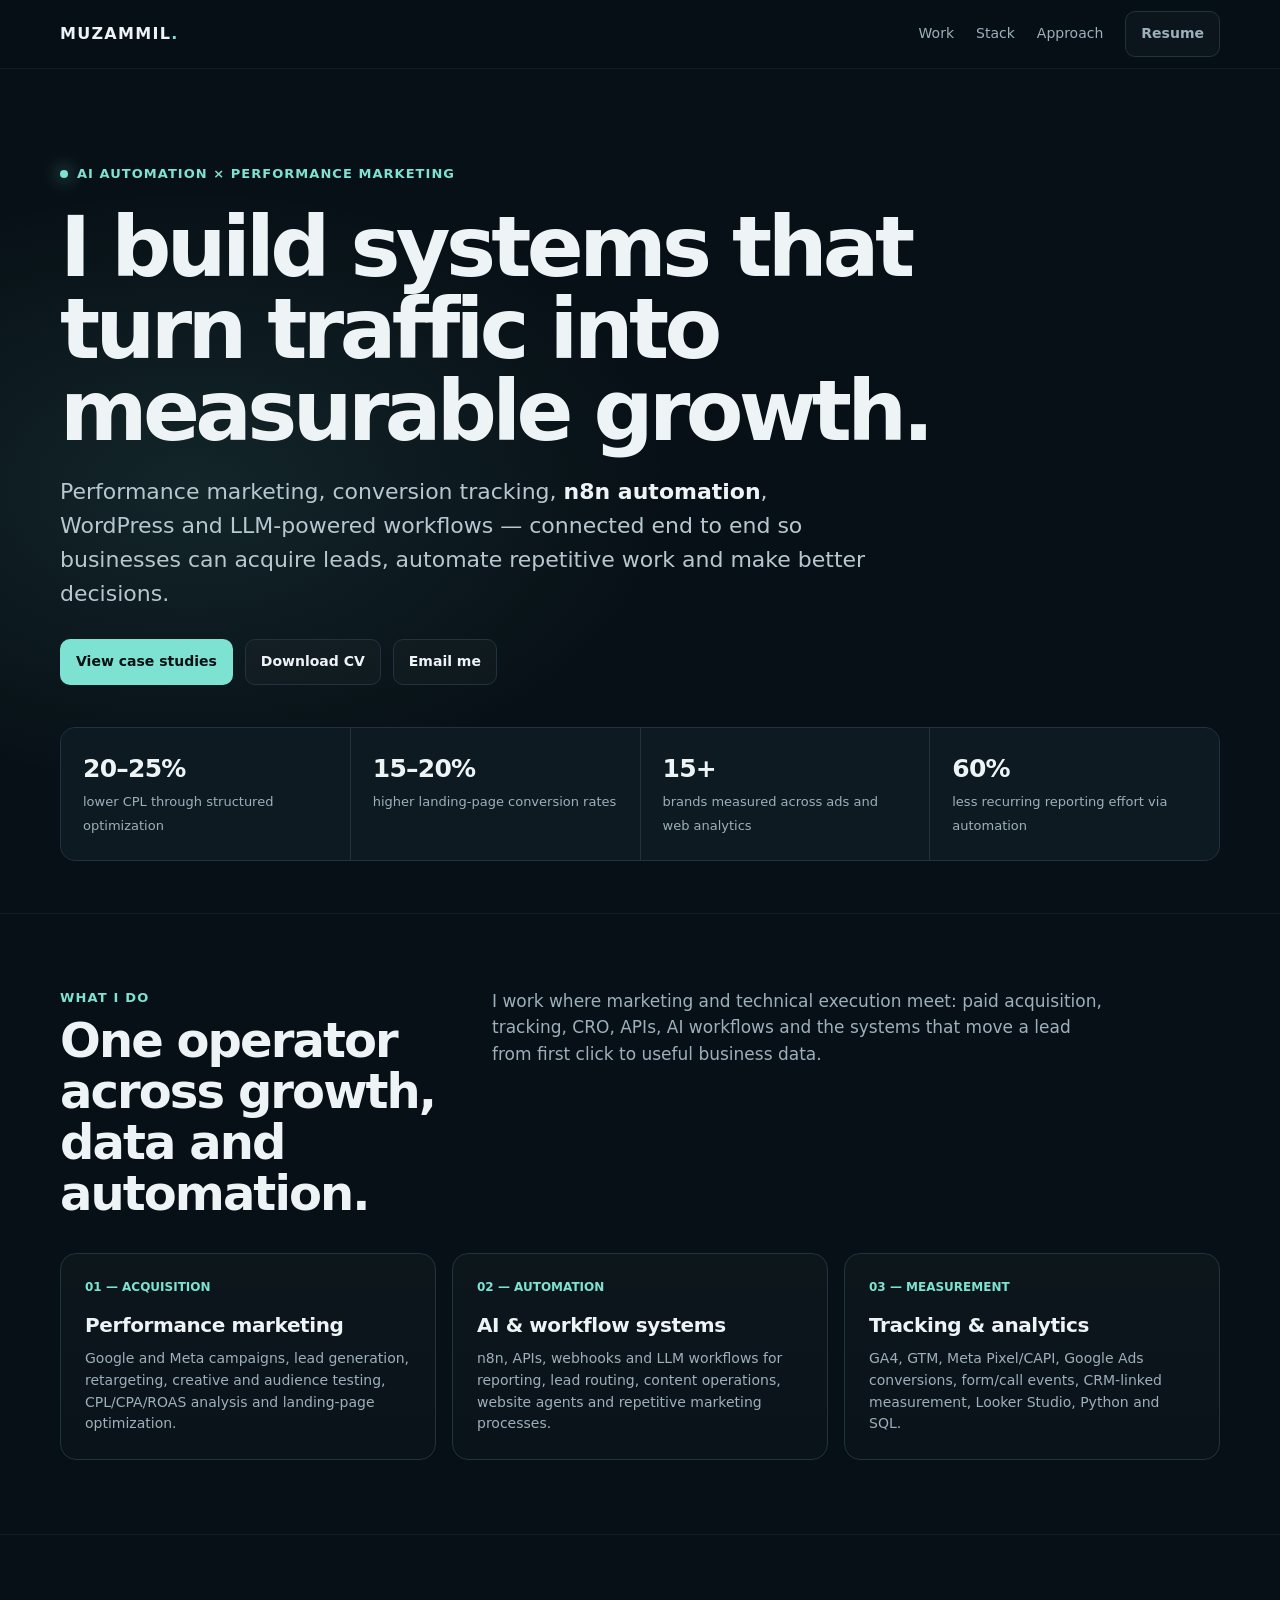
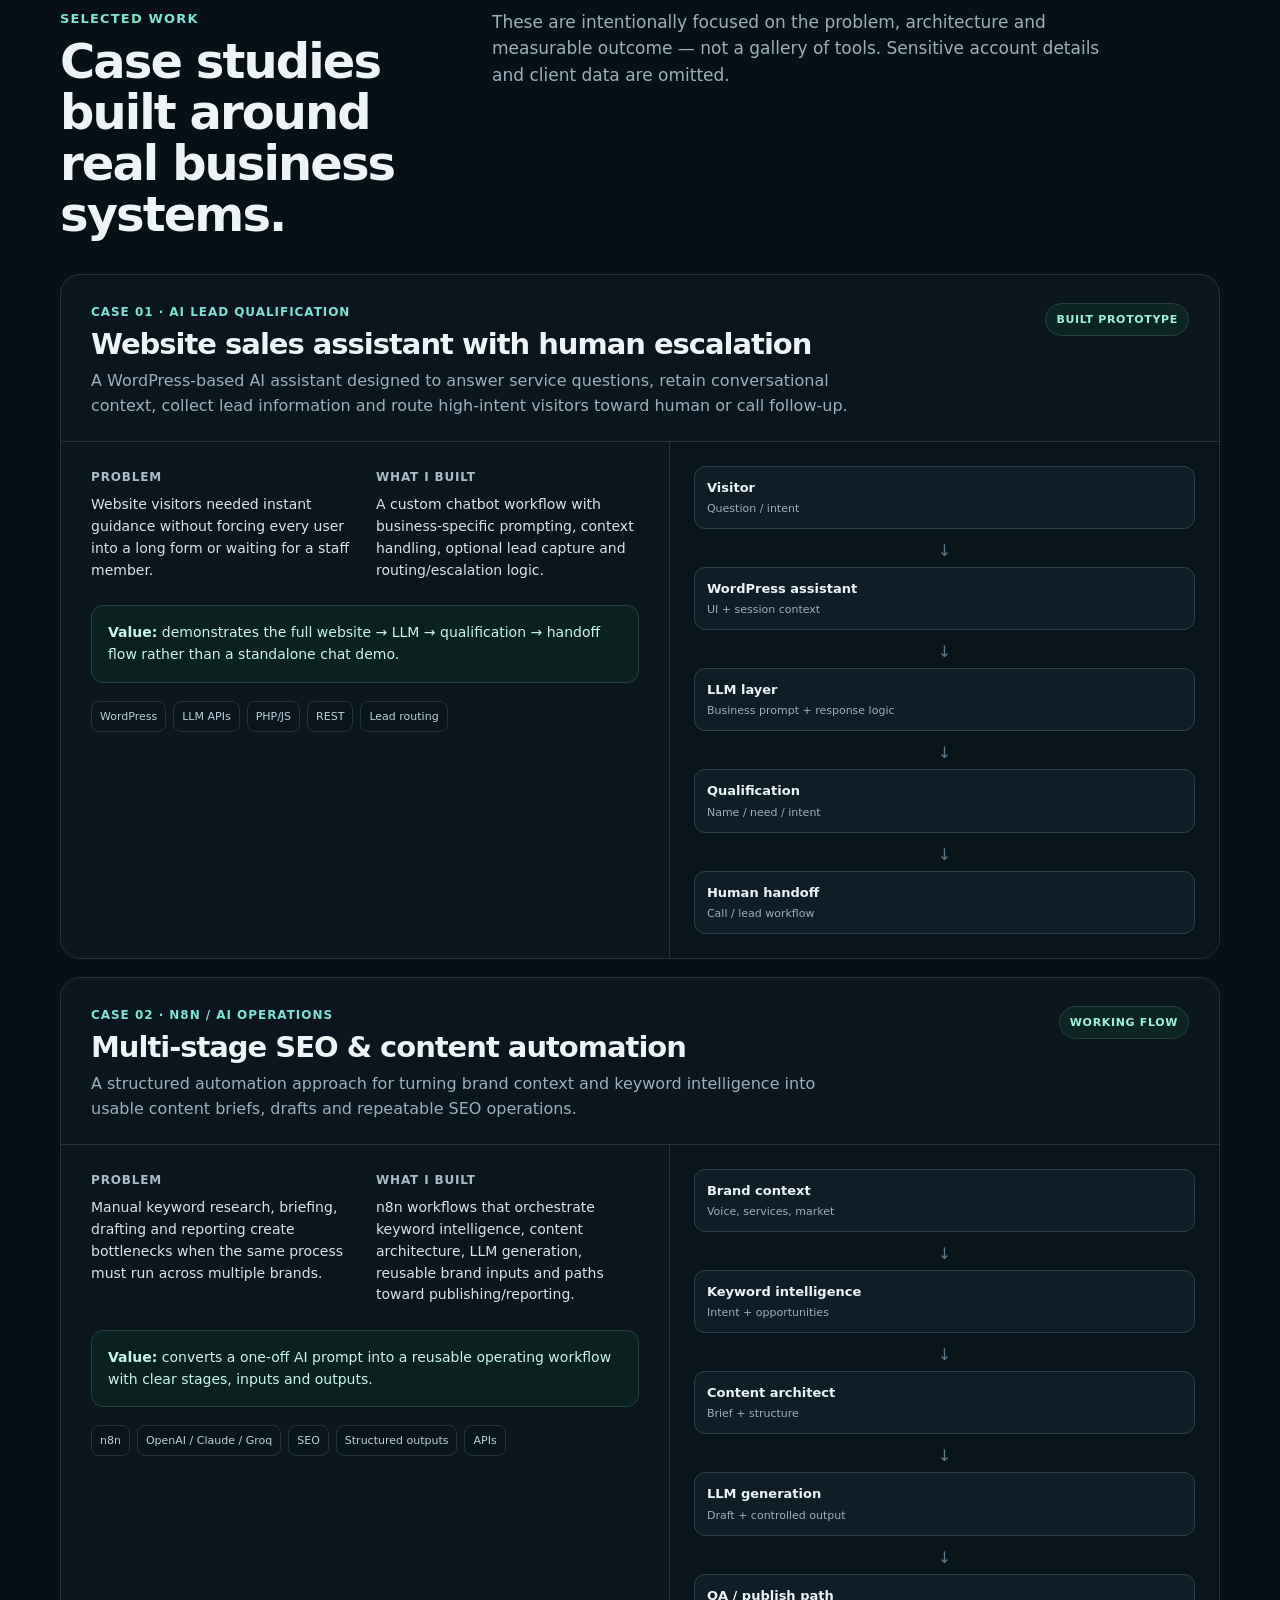
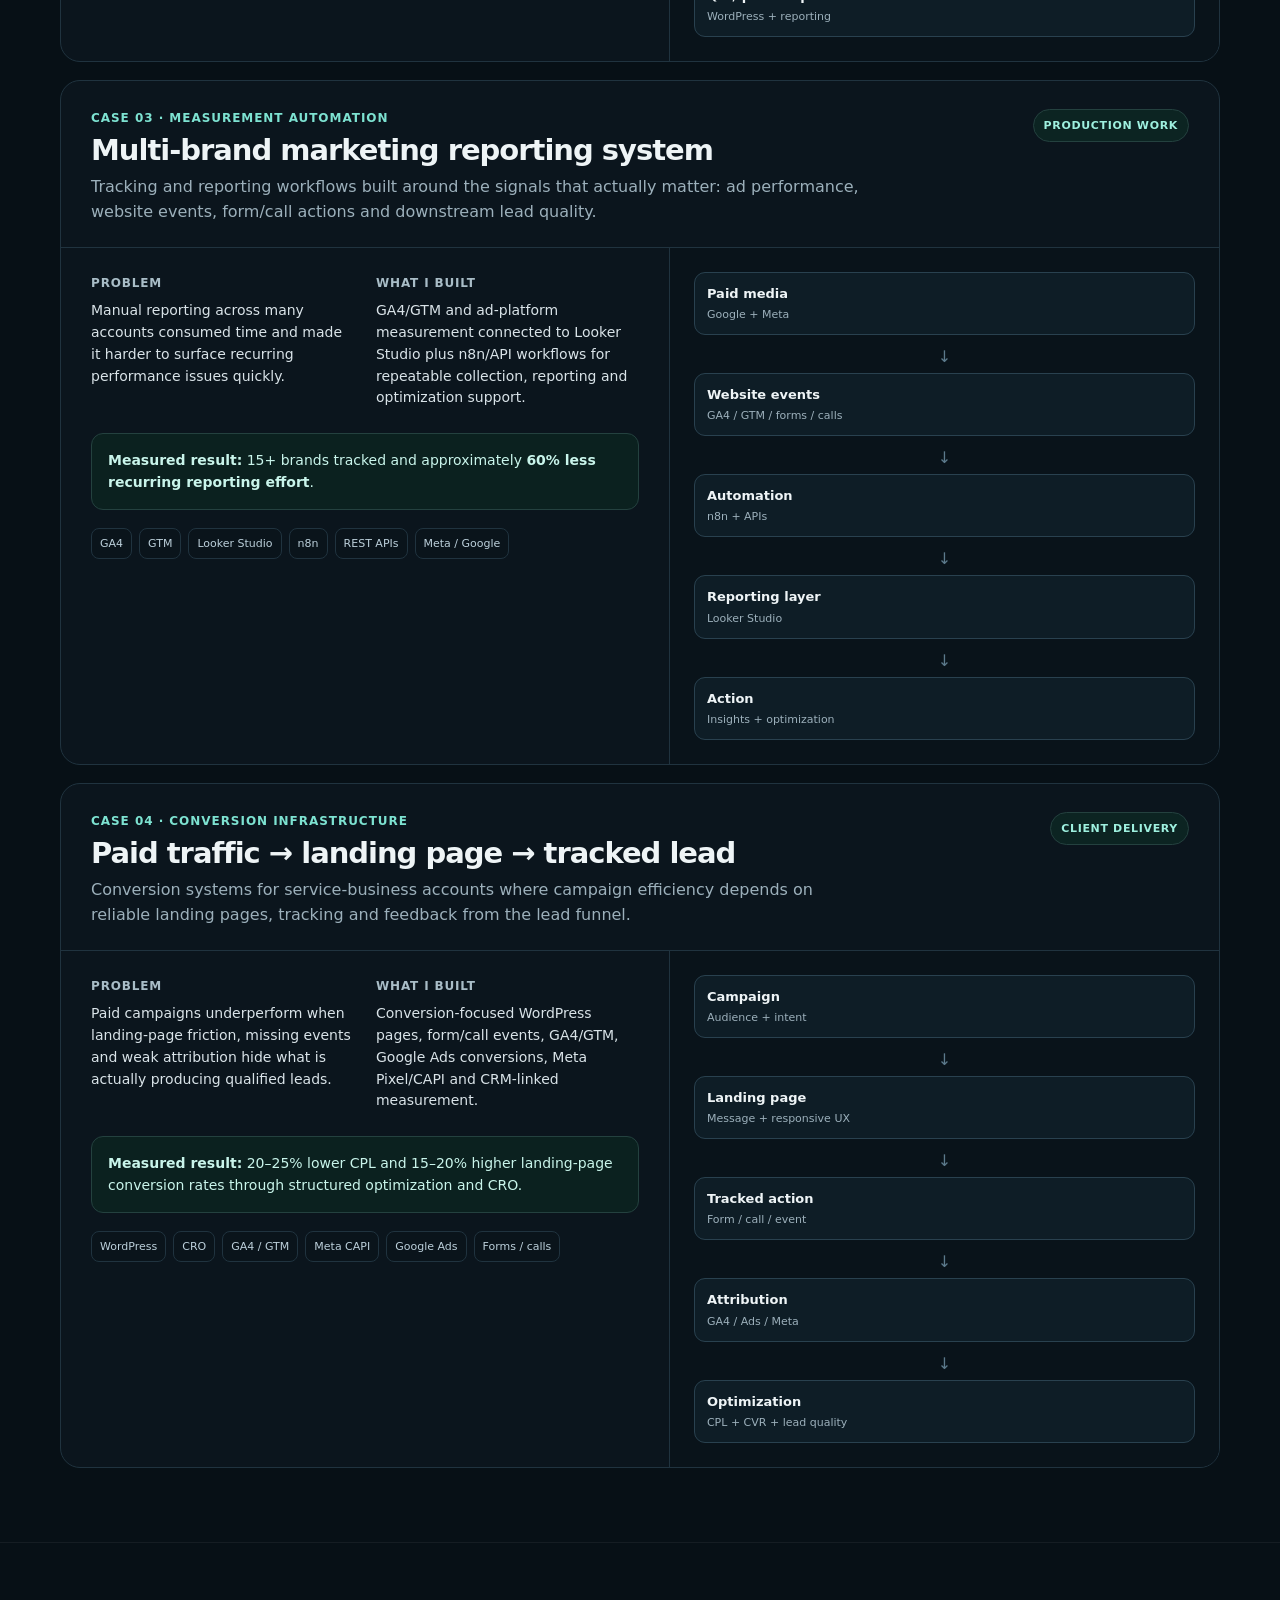
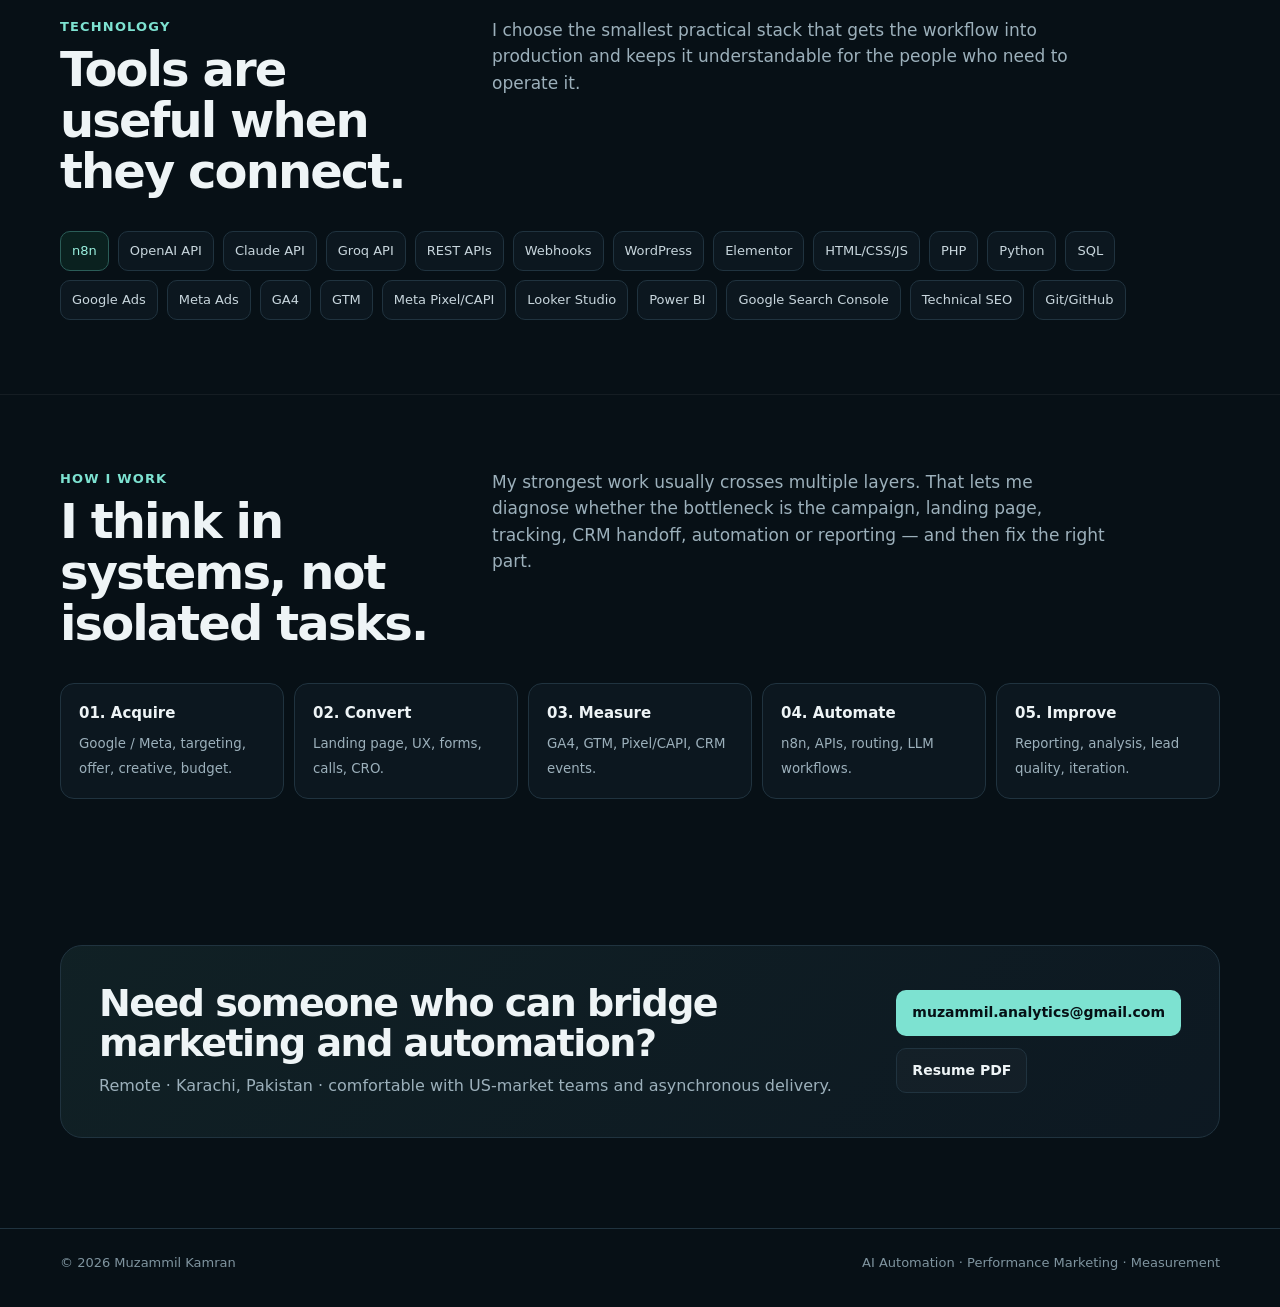
==== index.html @ 0275d1c6 "Add files via upload" ====
<!doctype html>
<html lang="en">
<head>
  <meta charset="utf-8" />
  <meta name="viewport" content="width=device-width, initial-scale=1" />
  <title>Muzammil Kamran — AI Automation & Performance Marketing</title>
  <meta name="description" content="Portfolio of Muzammil Kamran — AI automation, n8n workflows, performance marketing, analytics, WordPress, LLM APIs and conversion systems." />
  <link rel="icon" href="assets/favicon.svg" type="image/svg+xml" />
  <style>
    :root{--bg:#071016;--panel:#0c171f;--panel2:#0f1d27;--text:#eef4f6;--muted:#9cb0bb;--line:#20333f;--accent:#7de2d1;--accent2:#7bb7ff;--soft:#132630;--max:1160px}
    *{box-sizing:border-box} html{scroll-behavior:smooth} body{margin:0;background:radial-gradient(1200px 600px at 78% -10%,rgba(123,183,255,.13),transparent 65%),radial-gradient(800px 500px at 15% 8%,rgba(125,226,209,.10),transparent 60%),var(--bg);color:var(--text);font-family:Inter,ui-sans-serif,system-ui,-apple-system,BlinkMacSystemFont,"Segoe UI",sans-serif;line-height:1.55}
    a{color:inherit;text-decoration:none}.wrap{width:min(var(--max),calc(100% - 40px));margin:auto}.top{position:sticky;top:0;z-index:10;background:rgba(7,16,22,.82);backdrop-filter:blur(16px);border-bottom:1px solid rgba(255,255,255,.06)}
    nav{height:68px;display:flex;align-items:center;justify-content:space-between;gap:24px}.brand{font-weight:800;letter-spacing:.08em}.brand span{color:var(--accent)}.links{display:flex;gap:22px;align-items:center;color:var(--muted);font-size:14px}.links a:hover{color:var(--text)}
    .btn{display:inline-flex;align-items:center;justify-content:center;gap:8px;padding:11px 15px;border-radius:10px;border:1px solid var(--line);background:rgba(255,255,255,.025);font-weight:700;font-size:14px;transition:.2s}.btn:hover{transform:translateY(-1px);border-color:#3c5667}.btn.primary{background:var(--accent);color:#061015;border-color:transparent}
    .hero{padding:92px 0 52px}.eyebrow{display:inline-flex;align-items:center;gap:9px;font-size:13px;font-weight:800;color:var(--accent);letter-spacing:.08em;text-transform:uppercase}.dot{width:8px;height:8px;border-radius:50%;background:var(--accent);box-shadow:0 0 18px var(--accent)}
    h1{font-size:clamp(48px,7vw,84px);line-height:.98;letter-spacing:-.055em;margin:20px 0 22px;max-width:980px}.hero p{font-size:clamp(18px,2vw,22px);max-width:820px;color:#b8c7cf;margin:0 0 28px}.hero strong{color:var(--text)}.actions{display:flex;gap:12px;flex-wrap:wrap}
    .proof{display:grid;grid-template-columns:repeat(4,1fr);gap:1px;background:var(--line);border:1px solid var(--line);border-radius:15px;overflow:hidden;margin:42px 0 0}.metric{background:rgba(11,24,32,.92);padding:22px}.metric b{font-size:25px;letter-spacing:-.03em;display:block}.metric span{color:var(--muted);font-size:13px}
    section{padding:74px 0;border-top:1px solid rgba(255,255,255,.055)}.section-head{display:grid;grid-template-columns:.7fr 1.3fr;gap:40px;margin-bottom:34px}.kicker{color:var(--accent);font-size:13px;text-transform:uppercase;letter-spacing:.09em;font-weight:800}.section-head h2{font-size:clamp(32px,4vw,48px);line-height:1.06;letter-spacing:-.04em;margin:7px 0 0}.section-head p{color:var(--muted);font-size:17px;margin:0;max-width:620px}
    .cap-grid{display:grid;grid-template-columns:repeat(3,1fr);gap:16px}.cap{padding:24px;border:1px solid var(--line);border-radius:16px;background:linear-gradient(180deg,rgba(255,255,255,.025),rgba(255,255,255,.012))}.cap .num{color:var(--accent);font-size:12px;font-weight:800}.cap h3{font-size:20px;margin:14px 0 7px;letter-spacing:-.02em}.cap p{color:var(--muted);margin:0;font-size:14px}
    .cases{display:grid;gap:18px}.case{border:1px solid var(--line);border-radius:20px;overflow:hidden;background:rgba(12,23,31,.86)}.case-top{padding:28px 30px 22px;display:flex;justify-content:space-between;gap:24px;align-items:flex-start}.case-id{font-size:12px;color:var(--accent);font-weight:800;text-transform:uppercase;letter-spacing:.08em}.case h3{font-size:29px;line-height:1.1;letter-spacing:-.035em;margin:8px 0}.case-sub{color:var(--muted);max-width:780px;margin:0}.status{white-space:nowrap;border:1px solid #24413f;background:#0c2422;color:#9ef0df;padding:7px 10px;border-radius:999px;font-size:11px;font-weight:800;text-transform:uppercase;letter-spacing:.06em}
    .case-body{border-top:1px solid var(--line);display:grid;grid-template-columns:1.05fr .95fr}.case-copy{padding:26px 30px}.mini{display:grid;grid-template-columns:1fr 1fr;gap:22px}.mini h4{font-size:12px;text-transform:uppercase;letter-spacing:.07em;color:#a9bdc7;margin:0 0 8px}.mini p{margin:0;color:#d9e3e8;font-size:14px}.impact{margin-top:24px;padding:16px;border:1px solid #24413f;background:#0b211f;border-radius:12px;color:#c9f5eb;font-size:14px}.tags{display:flex;flex-wrap:wrap;gap:7px;margin-top:18px}.tag{font-size:11px;color:#bcd0db;padding:6px 8px;border:1px solid var(--line);border-radius:8px;background:#0a141b}
    .flow{padding:24px;background:#09131a;border-left:1px solid var(--line);display:flex;align-items:center}.flow-inner{width:100%;display:grid;gap:10px}.node{border:1px solid #29414f;background:#0e1d26;border-radius:11px;padding:11px 12px;font-size:13px;font-weight:700}.node em{display:block;font-style:normal;color:var(--muted);font-weight:500;font-size:11px;margin-top:2px}.arrow{height:18px;display:grid;place-items:center;color:#5c7a8c}.arrow:before{content:"↓"}
    .stack{display:flex;flex-wrap:wrap;gap:9px}.stack span{border:1px solid var(--line);background:var(--panel);color:#c8d6dd;padding:9px 11px;border-radius:10px;font-size:13px}.stack span.hot{border-color:#2b5d58;color:#9af0df;background:#0a211f}
    .system{display:grid;grid-template-columns:repeat(5,1fr);gap:10px;align-items:stretch}.sys{border:1px solid var(--line);border-radius:14px;padding:18px;background:var(--panel);min-height:116px}.sys b{display:block;font-size:15px;margin-bottom:6px}.sys small{color:var(--muted)}.sys-arrow{display:none}
    .cta{padding:72px 0 90px}.cta-card{border:1px solid var(--line);border-radius:22px;padding:38px;background:linear-gradient(135deg,rgba(125,226,209,.08),rgba(123,183,255,.05));display:flex;justify-content:space-between;align-items:center;gap:30px}.cta h2{font-size:38px;line-height:1.05;letter-spacing:-.04em;margin:0 0 10px}.cta p{color:var(--muted);margin:0}.foot{border-top:1px solid var(--line);padding:24px 0 34px;color:#7f949f;font-size:13px}.foot .wrap{display:flex;justify-content:space-between;gap:20px;flex-wrap:wrap}
    .reveal{opacity:0;transform:translateY(12px);transition:.55s ease}.reveal.on{opacity:1;transform:none}
    @media(max-width:900px){.links a:not(.btn){display:none}.hero{padding-top:68px}.proof{grid-template-columns:1fr 1fr}.section-head{grid-template-columns:1fr;gap:14px}.cap-grid{grid-template-columns:1fr}.case-body{grid-template-columns:1fr}.flow{border-left:0;border-top:1px solid var(--line)}.system{grid-template-columns:1fr 1fr}.cta-card{align-items:flex-start;flex-direction:column}}
    @media(max-width:560px){.wrap{width:min(var(--max),calc(100% - 26px))}nav{height:62px}.hero{padding:54px 0 34px}h1{font-size:48px}.proof{grid-template-columns:1fr}.case-top{padding:22px;flex-direction:column}.case-copy,.flow{padding:22px}.mini{grid-template-columns:1fr}.system{grid-template-columns:1fr}.cta h2{font-size:32px}}
  </style>
</head>
<body>
  <header class="top"><div class="wrap"><nav><a class="brand" href="#top">MUZAMMIL<span>.</span></a><div class="links"><a href="#work">Work</a><a href="#stack">Stack</a><a href="#about">Approach</a><a class="btn" href="assets/Muzammil_Kamran_Resume.pdf" target="_blank" rel="noopener">Resume</a></div></nav></div></header>
  <main id="top">
    <div class="wrap hero">
      <div class="eyebrow"><span class="dot"></span> AI Automation × Performance Marketing</div>
      <h1>I build systems that turn traffic into measurable growth.</h1>
      <p>Performance marketing, conversion tracking, <strong>n8n automation</strong>, WordPress and LLM-powered workflows — connected end to end so businesses can acquire leads, automate repetitive work and make better decisions.</p>
      <div class="actions"><a class="btn primary" href="#work">View case studies</a><a class="btn" href="assets/Muzammil_Kamran_Resume.pdf" target="_blank" rel="noopener">Download CV</a><a class="btn" href="mailto:muzammil.analytics@gmail.com">Email me</a></div>
      <div class="proof reveal">
        <div class="metric"><b>20–25%</b><span>lower CPL through structured optimization</span></div>
        <div class="metric"><b>15–20%</b><span>higher landing-page conversion rates</span></div>
        <div class="metric"><b>15+</b><span>brands measured across ads and web analytics</span></div>
        <div class="metric"><b>60%</b><span>less recurring reporting effort via automation</span></div>
      </div>
    </div>

    <section><div class="wrap">
      <div class="section-head reveal"><div><div class="kicker">What I do</div><h2>One operator across growth, data and automation.</h2></div><p>I work where marketing and technical execution meet: paid acquisition, tracking, CRO, APIs, AI workflows and the systems that move a lead from first click to useful business data.</p></div>
      <div class="cap-grid">
        <article class="cap reveal"><div class="num">01 — ACQUISITION</div><h3>Performance marketing</h3><p>Google and Meta campaigns, lead generation, retargeting, creative and audience testing, CPL/CPA/ROAS analysis and landing-page optimization.</p></article>
        <article class="cap reveal"><div class="num">02 — AUTOMATION</div><h3>AI & workflow systems</h3><p>n8n, APIs, webhooks and LLM workflows for reporting, lead routing, content operations, website agents and repetitive marketing processes.</p></article>
        <article class="cap reveal"><div class="num">03 — MEASUREMENT</div><h3>Tracking & analytics</h3><p>GA4, GTM, Meta Pixel/CAPI, Google Ads conversions, form/call events, CRM-linked measurement, Looker Studio, Python and SQL.</p></article>
      </div>
    </div></section>

    <section id="work"><div class="wrap">
      <div class="section-head reveal"><div><div class="kicker">Selected work</div><h2>Case studies built around real business systems.</h2></div><p>These are intentionally focused on the problem, architecture and measurable outcome — not a gallery of tools. Sensitive account details and client data are omitted.</p></div>
      <div class="cases">
        <article class="case reveal">
          <div class="case-top"><div><div class="case-id">Case 01 · AI lead qualification</div><h3>Website sales assistant with human escalation</h3><p class="case-sub">A WordPress-based AI assistant designed to answer service questions, retain conversational context, collect lead information and route high-intent visitors toward human or call follow-up.</p></div><span class="status">Built prototype</span></div>
          <div class="case-body"><div class="case-copy"><div class="mini"><div><h4>Problem</h4><p>Website visitors needed instant guidance without forcing every user into a long form or waiting for a staff member.</p></div><div><h4>What I built</h4><p>A custom chatbot workflow with business-specific prompting, context handling, optional lead capture and routing/escalation logic.</p></div></div><div class="impact"><strong>Value:</strong> demonstrates the full website → LLM → qualification → handoff flow rather than a standalone chat demo.</div><div class="tags"><span class="tag">WordPress</span><span class="tag">LLM APIs</span><span class="tag">PHP/JS</span><span class="tag">REST</span><span class="tag">Lead routing</span></div></div>
          <div class="flow"><div class="flow-inner"><div class="node">Visitor<em>Question / intent</em></div><div class="arrow"></div><div class="node">WordPress assistant<em>UI + session context</em></div><div class="arrow"></div><div class="node">LLM layer<em>Business prompt + response logic</em></div><div class="arrow"></div><div class="node">Qualification<em>Name / need / intent</em></div><div class="arrow"></div><div class="node">Human handoff<em>Call / lead workflow</em></div></div></div></div>
        </article>

        <article class="case reveal">
          <div class="case-top"><div><div class="case-id">Case 02 · n8n / AI operations</div><h3>Multi-stage SEO & content automation</h3><p class="case-sub">A structured automation approach for turning brand context and keyword intelligence into usable content briefs, drafts and repeatable SEO operations.</p></div><span class="status">Working flow</span></div>
          <div class="case-body"><div class="case-copy"><div class="mini"><div><h4>Problem</h4><p>Manual keyword research, briefing, drafting and reporting create bottlenecks when the same process must run across multiple brands.</p></div><div><h4>What I built</h4><p>n8n workflows that orchestrate keyword intelligence, content architecture, LLM generation, reusable brand inputs and paths toward publishing/reporting.</p></div></div><div class="impact"><strong>Value:</strong> converts a one-off AI prompt into a reusable operating workflow with clear stages, inputs and outputs.</div><div class="tags"><span class="tag">n8n</span><span class="tag">OpenAI / Claude / Groq</span><span class="tag">SEO</span><span class="tag">Structured outputs</span><span class="tag">APIs</span></div></div>
          <div class="flow"><div class="flow-inner"><div class="node">Brand context<em>Voice, services, market</em></div><div class="arrow"></div><div class="node">Keyword intelligence<em>Intent + opportunities</em></div><div class="arrow"></div><div class="node">Content architect<em>Brief + structure</em></div><div class="arrow"></div><div class="node">LLM generation<em>Draft + controlled output</em></div><div class="arrow"></div><div class="node">QA / publish path<em>WordPress + reporting</em></div></div></div></div>
        </article>

        <article class="case reveal">
          <div class="case-top"><div><div class="case-id">Case 03 · Measurement automation</div><h3>Multi-brand marketing reporting system</h3><p class="case-sub">Tracking and reporting workflows built around the signals that actually matter: ad performance, website events, form/call actions and downstream lead quality.</p></div><span class="status">Production work</span></div>
          <div class="case-body"><div class="case-copy"><div class="mini"><div><h4>Problem</h4><p>Manual reporting across many accounts consumed time and made it harder to surface recurring performance issues quickly.</p></div><div><h4>What I built</h4><p>GA4/GTM and ad-platform measurement connected to Looker Studio plus n8n/API workflows for repeatable collection, reporting and optimization support.</p></div></div><div class="impact"><strong>Measured result:</strong> 15+ brands tracked and approximately <strong>60% less recurring reporting effort</strong>.</div><div class="tags"><span class="tag">GA4</span><span class="tag">GTM</span><span class="tag">Looker Studio</span><span class="tag">n8n</span><span class="tag">REST APIs</span><span class="tag">Meta / Google</span></div></div>
          <div class="flow"><div class="flow-inner"><div class="node">Paid media<em>Google + Meta</em></div><div class="arrow"></div><div class="node">Website events<em>GA4 / GTM / forms / calls</em></div><div class="arrow"></div><div class="node">Automation<em>n8n + APIs</em></div><div class="arrow"></div><div class="node">Reporting layer<em>Looker Studio</em></div><div class="arrow"></div><div class="node">Action<em>Insights + optimization</em></div></div></div></div>
        </article>

        <article class="case reveal">
          <div class="case-top"><div><div class="case-id">Case 04 · Conversion infrastructure</div><h3>Paid traffic → landing page → tracked lead</h3><p class="case-sub">Conversion systems for service-business accounts where campaign efficiency depends on reliable landing pages, tracking and feedback from the lead funnel.</p></div><span class="status">Client delivery</span></div>
          <div class="case-body"><div class="case-copy"><div class="mini"><div><h4>Problem</h4><p>Paid campaigns underperform when landing-page friction, missing events and weak attribution hide what is actually producing qualified leads.</p></div><div><h4>What I built</h4><p>Conversion-focused WordPress pages, form/call events, GA4/GTM, Google Ads conversions, Meta Pixel/CAPI and CRM-linked measurement.</p></div></div><div class="impact"><strong>Measured result:</strong> 20–25% lower CPL and 15–20% higher landing-page conversion rates through structured optimization and CRO.</div><div class="tags"><span class="tag">WordPress</span><span class="tag">CRO</span><span class="tag">GA4 / GTM</span><span class="tag">Meta CAPI</span><span class="tag">Google Ads</span><span class="tag">Forms / calls</span></div></div>
          <div class="flow"><div class="flow-inner"><div class="node">Campaign<em>Audience + intent</em></div><div class="arrow"></div><div class="node">Landing page<em>Message + responsive UX</em></div><div class="arrow"></div><div class="node">Tracked action<em>Form / call / event</em></div><div class="arrow"></div><div class="node">Attribution<em>GA4 / Ads / Meta</em></div><div class="arrow"></div><div class="node">Optimization<em>CPL + CVR + lead quality</em></div></div></div></div>
        </article>
      </div>
    </div></section>

    <section id="stack"><div class="wrap">
      <div class="section-head reveal"><div><div class="kicker">Technology</div><h2>Tools are useful when they connect.</h2></div><p>I choose the smallest practical stack that gets the workflow into production and keeps it understandable for the people who need to operate it.</p></div>
      <div class="stack reveal"><span class="hot">n8n</span><span>OpenAI API</span><span>Claude API</span><span>Groq API</span><span>REST APIs</span><span>Webhooks</span><span>WordPress</span><span>Elementor</span><span>HTML/CSS/JS</span><span>PHP</span><span>Python</span><span>SQL</span><span>Google Ads</span><span>Meta Ads</span><span>GA4</span><span>GTM</span><span>Meta Pixel/CAPI</span><span>Looker Studio</span><span>Power BI</span><span>Google Search Console</span><span>Technical SEO</span><span>Git/GitHub</span></div>
    </div></section>

    <section id="about"><div class="wrap">
      <div class="section-head reveal"><div><div class="kicker">How I work</div><h2>I think in systems, not isolated tasks.</h2></div><p>My strongest work usually crosses multiple layers. That lets me diagnose whether the bottleneck is the campaign, landing page, tracking, CRM handoff, automation or reporting — and then fix the right part.</p></div>
      <div class="system reveal"><div class="sys"><b>01. Acquire</b><small>Google / Meta, targeting, offer, creative, budget.</small></div><div class="sys"><b>02. Convert</b><small>Landing page, UX, forms, calls, CRO.</small></div><div class="sys"><b>03. Measure</b><small>GA4, GTM, Pixel/CAPI, CRM events.</small></div><div class="sys"><b>04. Automate</b><small>n8n, APIs, routing, LLM workflows.</small></div><div class="sys"><b>05. Improve</b><small>Reporting, analysis, lead quality, iteration.</small></div></div>
    </div></section>

    <div class="wrap cta"><div class="cta-card reveal"><div><h2>Need someone who can bridge marketing and automation?</h2><p>Remote · Karachi, Pakistan · comfortable with US-market teams and asynchronous delivery.</p></div><div class="actions"><a class="btn primary" href="mailto:muzammil.analytics@gmail.com">muzammil.analytics@gmail.com</a><a class="btn" href="assets/Muzammil_Kamran_Resume.pdf" target="_blank" rel="noopener">Resume PDF</a></div></div></div>
  </main>
  <footer class="foot"><div class="wrap"><span>© 2026 Muzammil Kamran</span><span>AI Automation · Performance Marketing · Measurement</span></div></footer>
  <script>
    const io=new IntersectionObserver(es=>es.forEach(e=>{if(e.isIntersecting){e.target.classList.add('on');io.unobserve(e.target)}}),{threshold:.08});
    document.querySelectorAll('.reveal').forEach(el=>io.observe(el));
  </script>
</body>
</html>
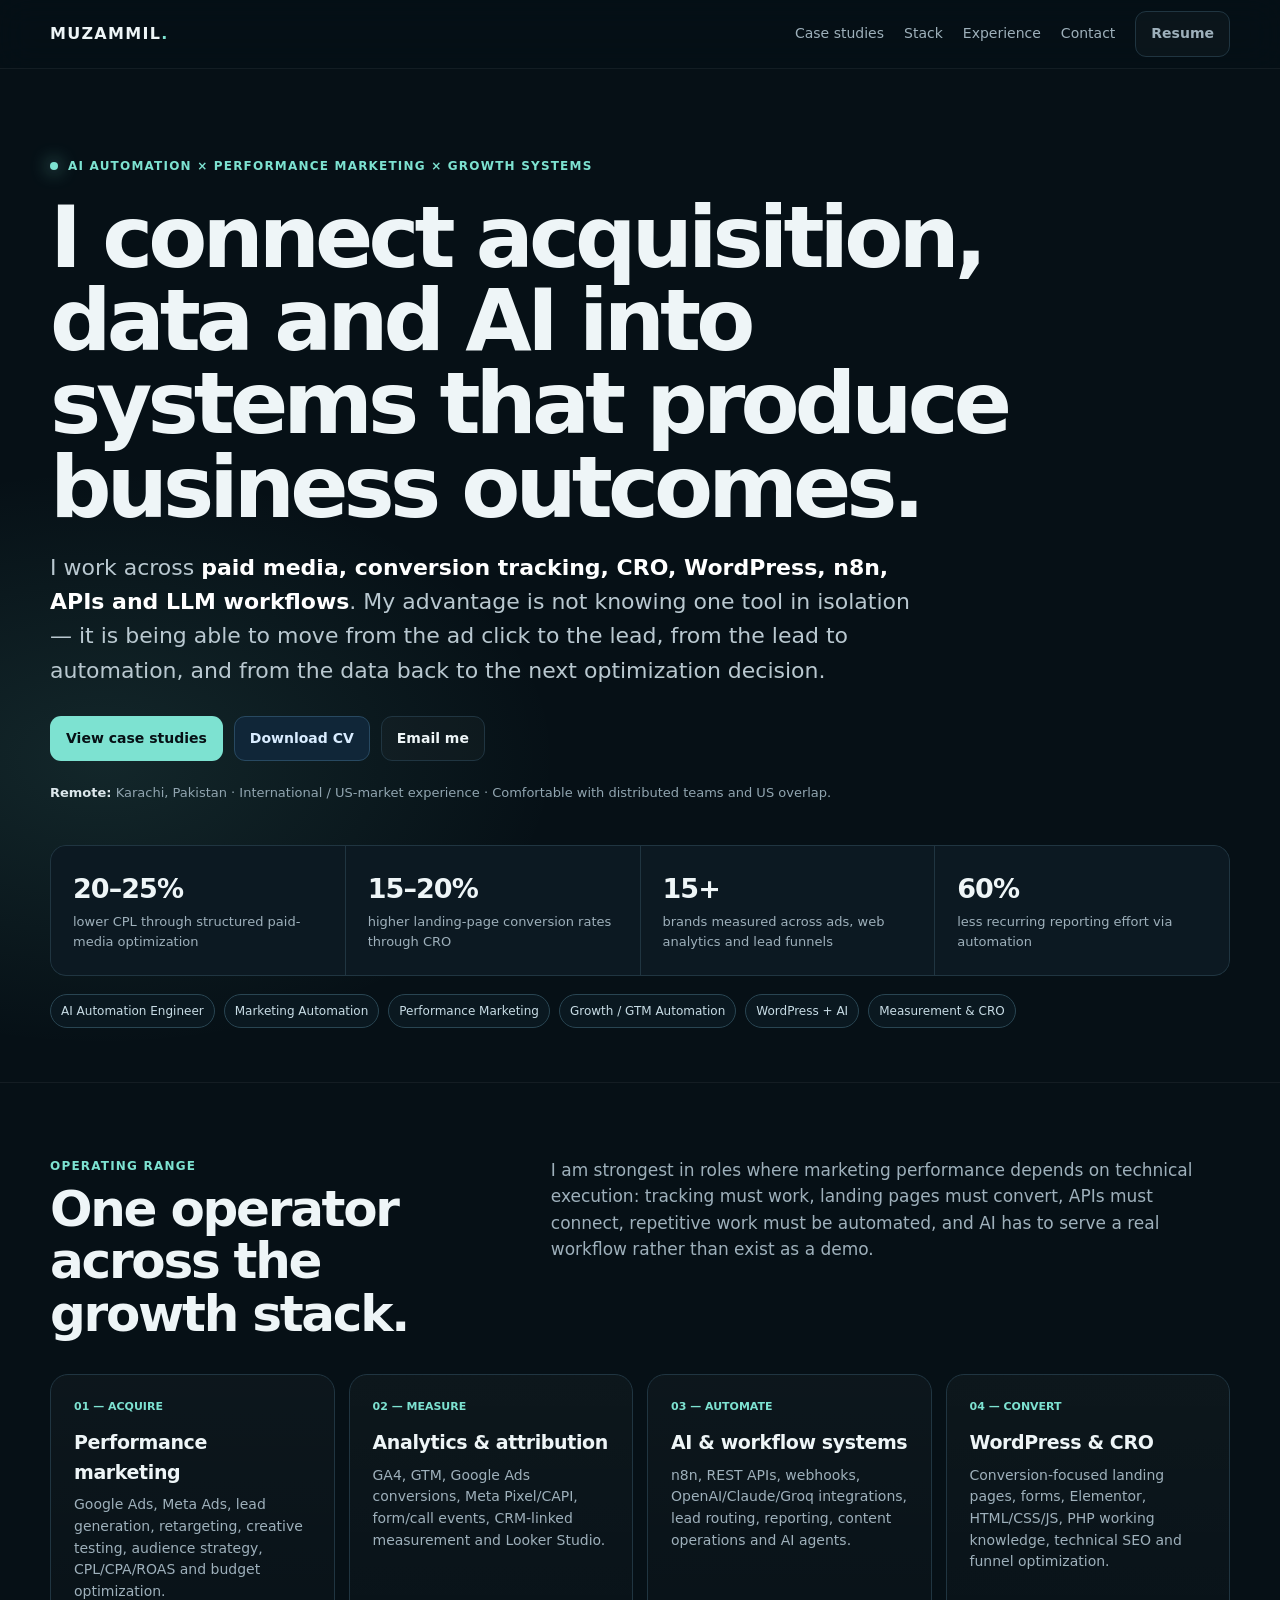
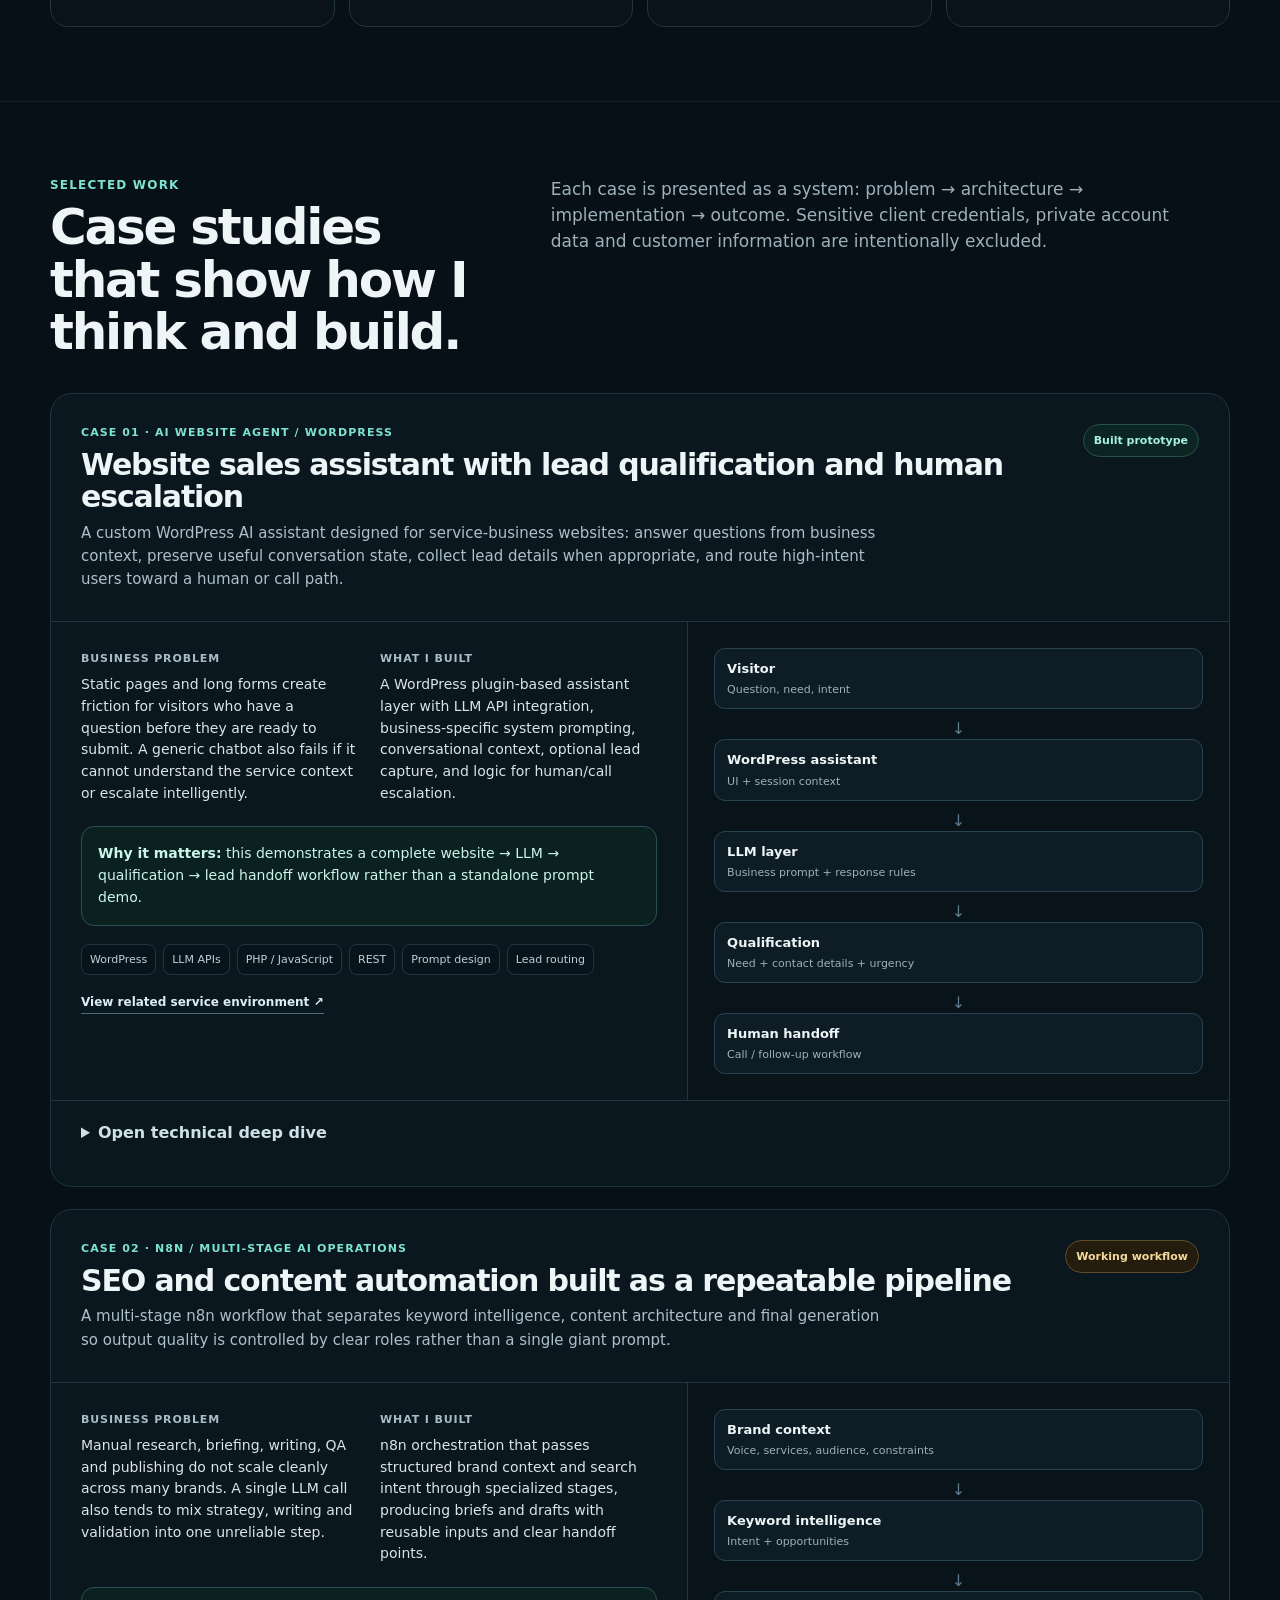
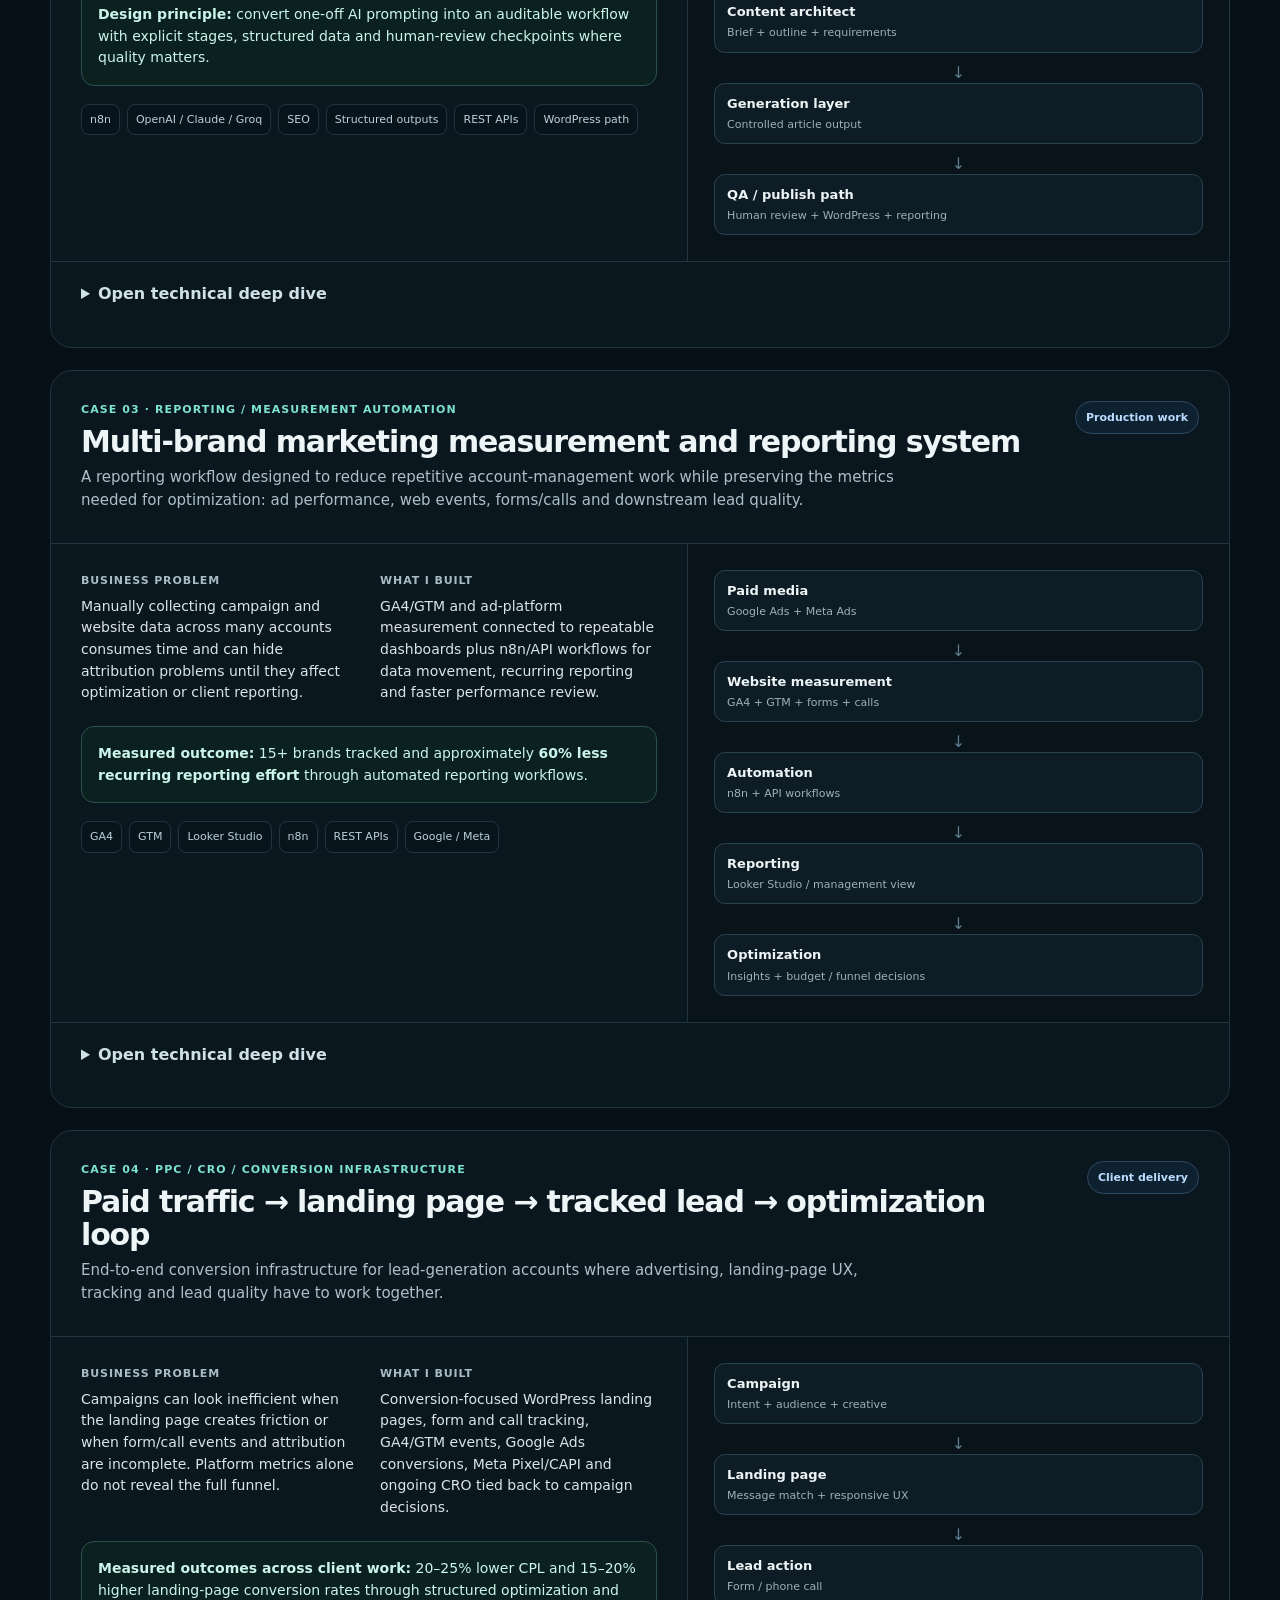
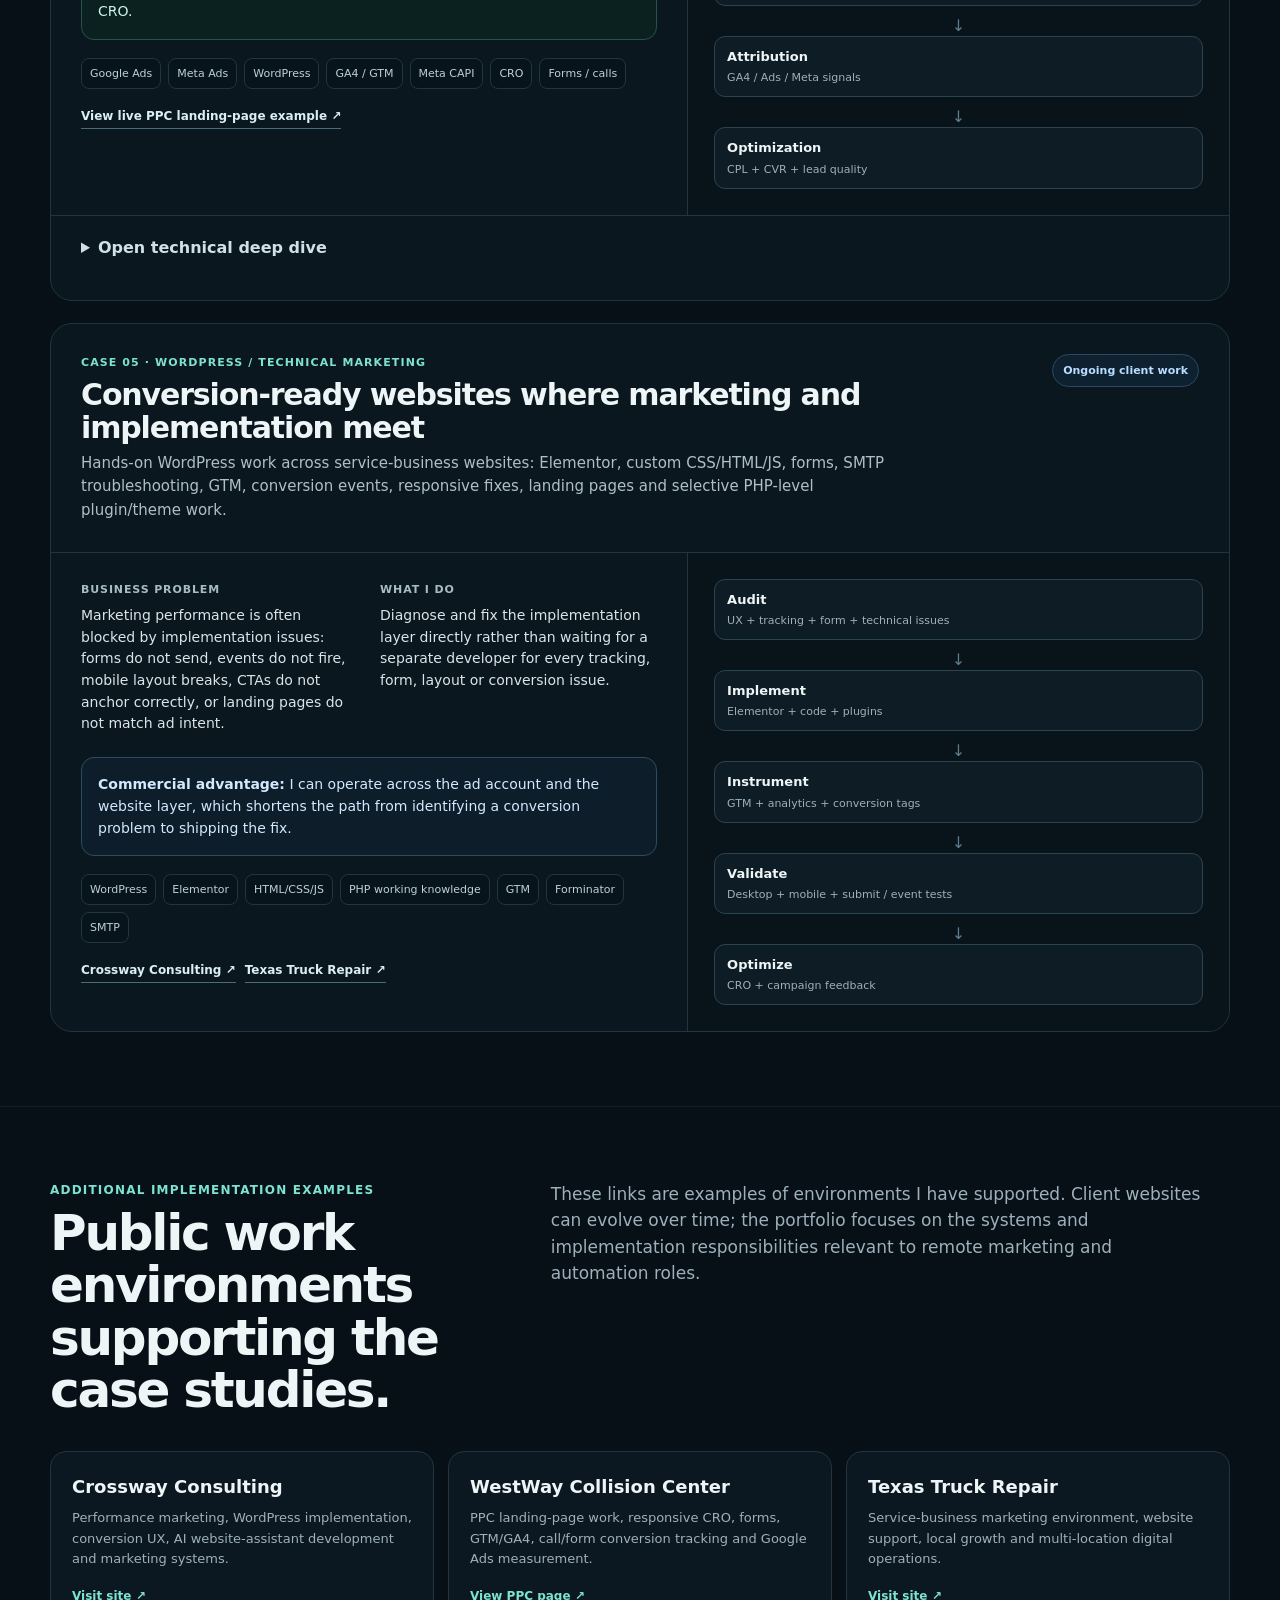
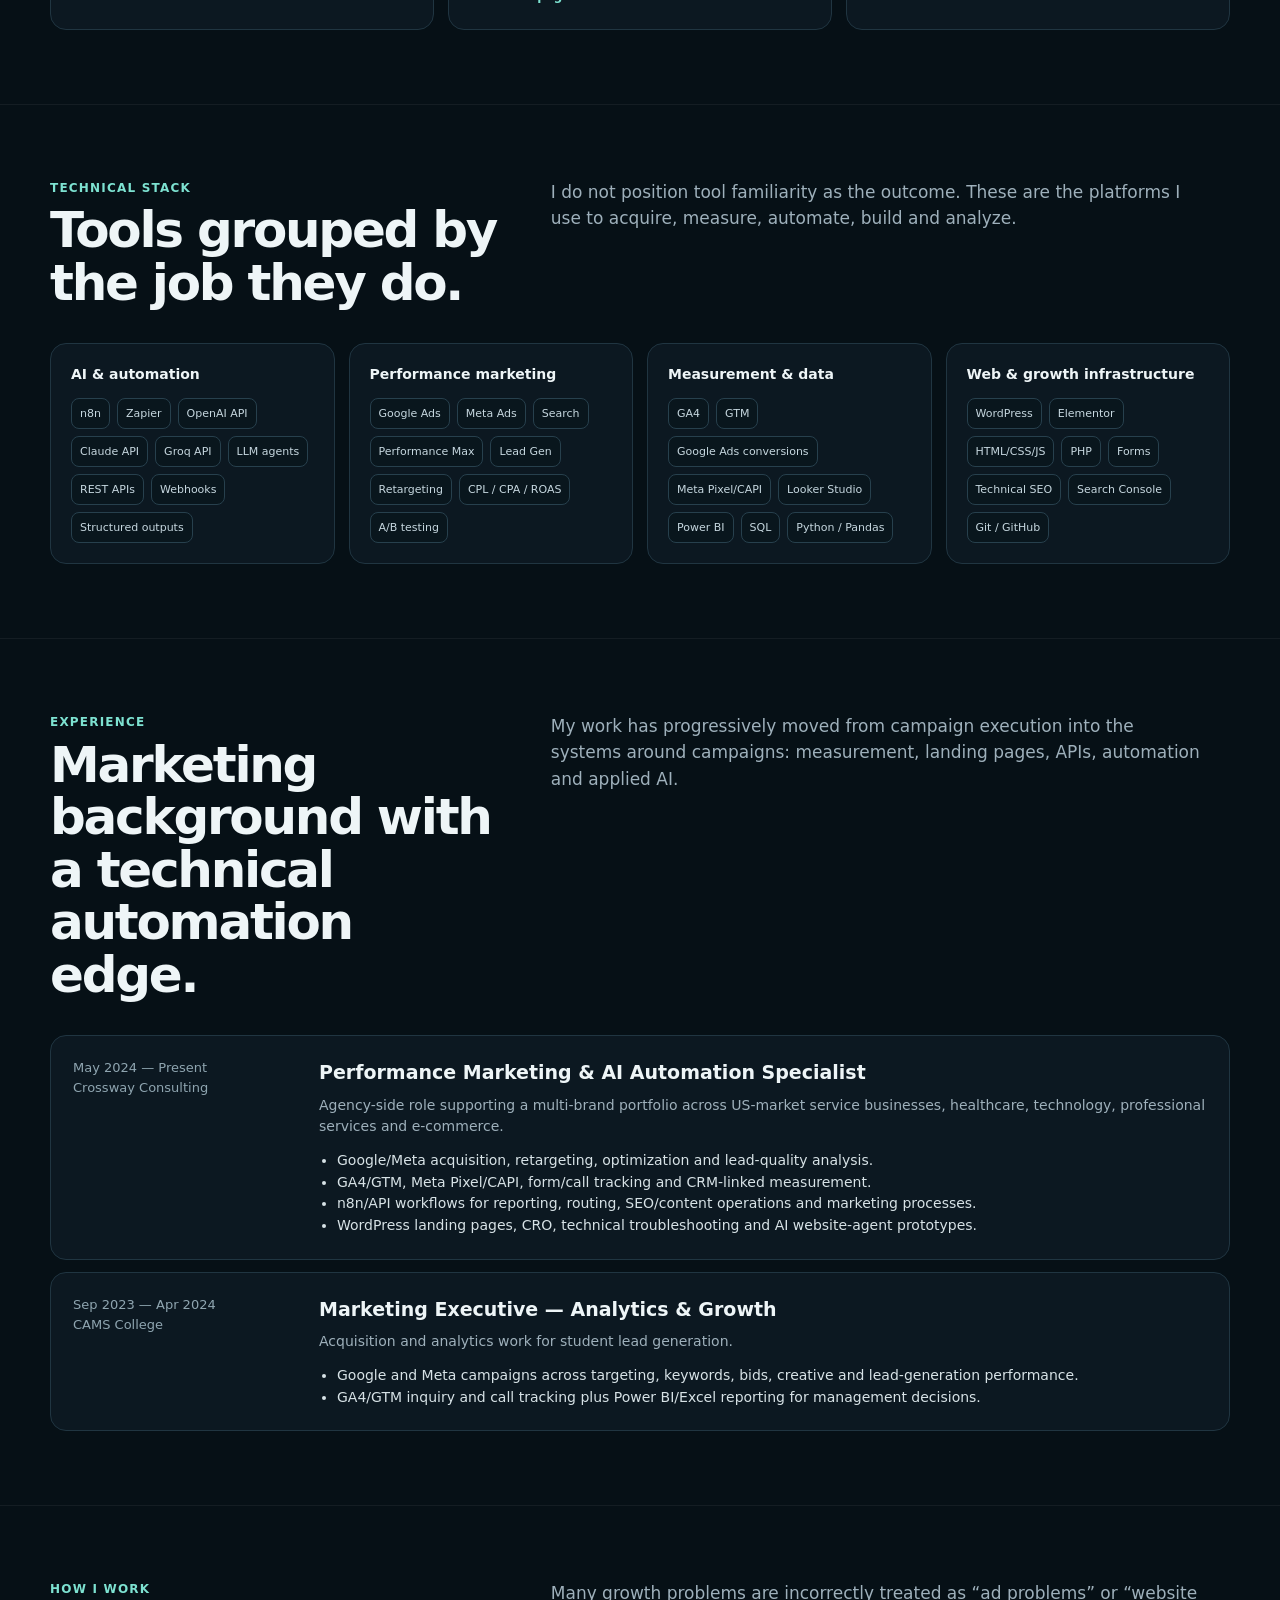
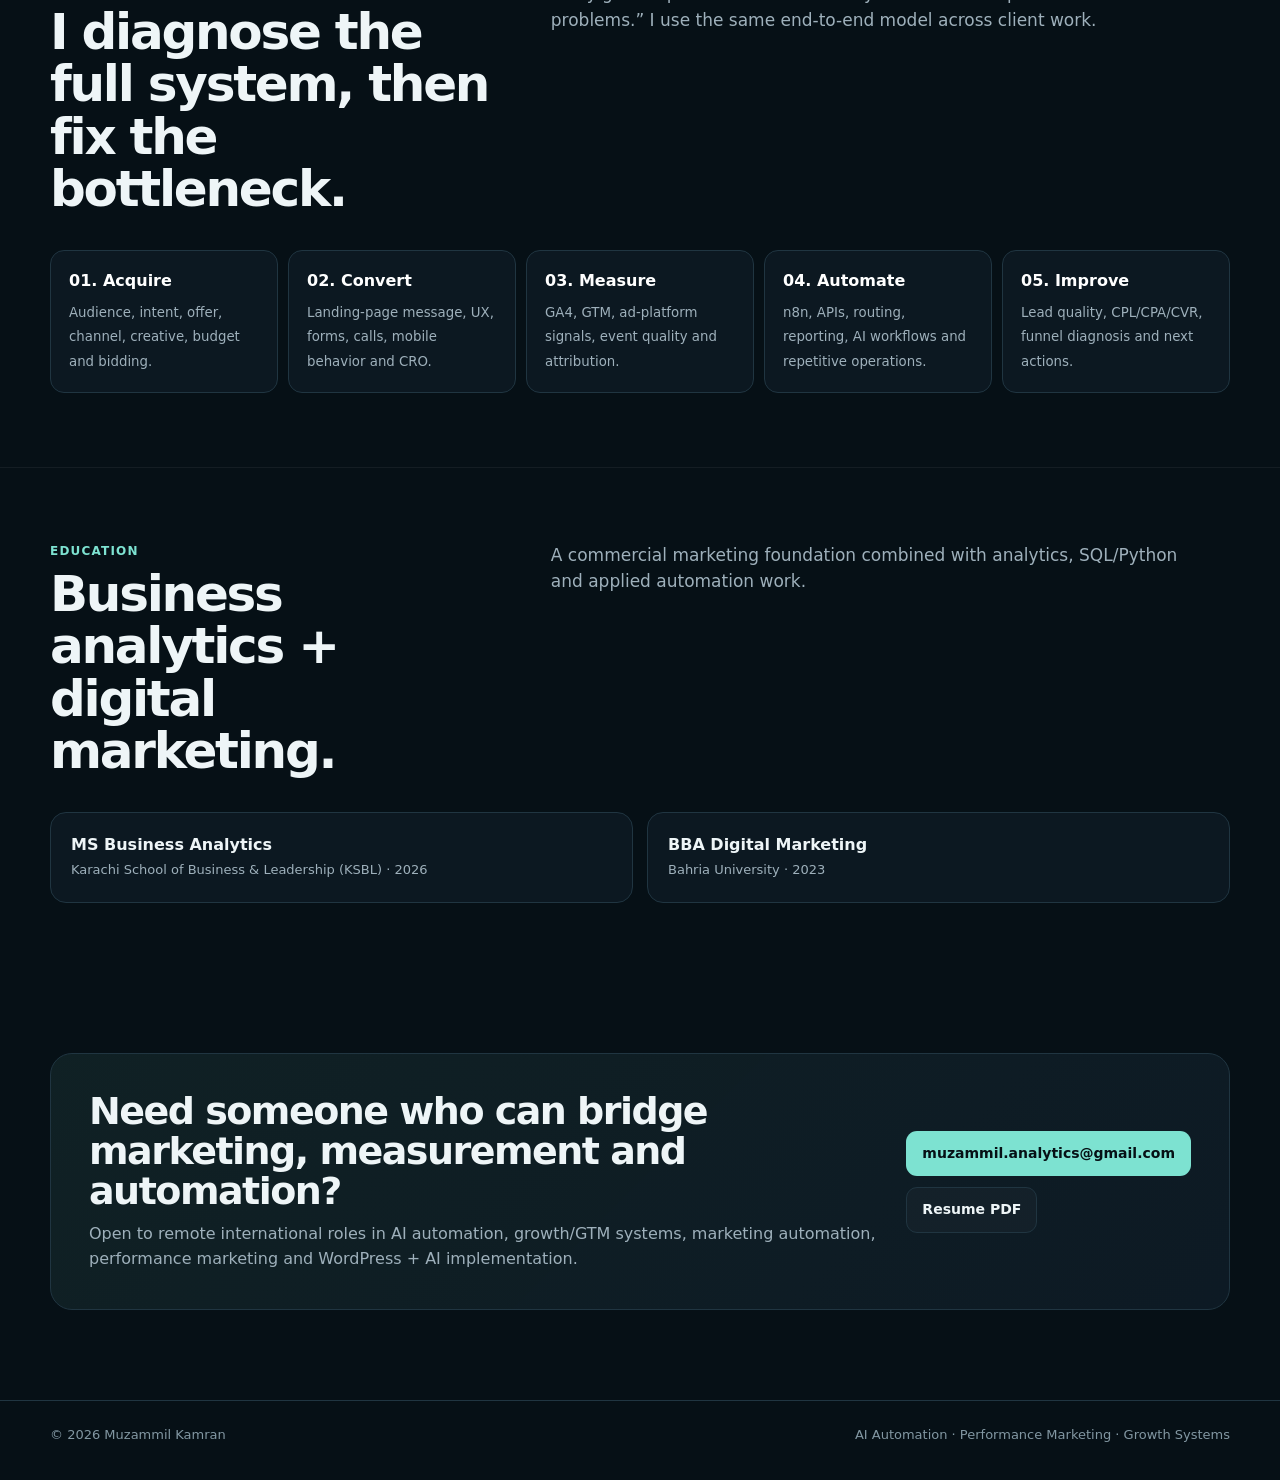
==== commit 41520720: "Build premium AI automation and performance marketing portfolio" ====
--- a/index.html
+++ b/index.html
@@ -1,103 +1,40 @@
 <!doctype html>
 <html lang="en">
 <head>
-  <meta charset="utf-8" />
-  <meta name="viewport" content="width=device-width, initial-scale=1" />
-  <title>Muzammil Kamran — AI Automation & Performance Marketing</title>
-  <meta name="description" content="Portfolio of Muzammil Kamran — AI automation, n8n workflows, performance marketing, analytics, WordPress, LLM APIs and conversion systems." />
-  <link rel="icon" href="assets/favicon.svg" type="image/svg+xml" />
-  <style>
-    :root{--bg:#071016;--panel:#0c171f;--panel2:#0f1d27;--text:#eef4f6;--muted:#9cb0bb;--line:#20333f;--accent:#7de2d1;--accent2:#7bb7ff;--soft:#132630;--max:1160px}
-    *{box-sizing:border-box} html{scroll-behavior:smooth} body{margin:0;background:radial-gradient(1200px 600px at 78% -10%,rgba(123,183,255,.13),transparent 65%),radial-gradient(800px 500px at 15% 8%,rgba(125,226,209,.10),transparent 60%),var(--bg);color:var(--text);font-family:Inter,ui-sans-serif,system-ui,-apple-system,BlinkMacSystemFont,"Segoe UI",sans-serif;line-height:1.55}
-    a{color:inherit;text-decoration:none}.wrap{width:min(var(--max),calc(100% - 40px));margin:auto}.top{position:sticky;top:0;z-index:10;background:rgba(7,16,22,.82);backdrop-filter:blur(16px);border-bottom:1px solid rgba(255,255,255,.06)}
-    nav{height:68px;display:flex;align-items:center;justify-content:space-between;gap:24px}.brand{font-weight:800;letter-spacing:.08em}.brand span{color:var(--accent)}.links{display:flex;gap:22px;align-items:center;color:var(--muted);font-size:14px}.links a:hover{color:var(--text)}
-    .btn{display:inline-flex;align-items:center;justify-content:center;gap:8px;padding:11px 15px;border-radius:10px;border:1px solid var(--line);background:rgba(255,255,255,.025);font-weight:700;font-size:14px;transition:.2s}.btn:hover{transform:translateY(-1px);border-color:#3c5667}.btn.primary{background:var(--accent);color:#061015;border-color:transparent}
-    .hero{padding:92px 0 52px}.eyebrow{display:inline-flex;align-items:center;gap:9px;font-size:13px;font-weight:800;color:var(--accent);letter-spacing:.08em;text-transform:uppercase}.dot{width:8px;height:8px;border-radius:50%;background:var(--accent);box-shadow:0 0 18px var(--accent)}
-    h1{font-size:clamp(48px,7vw,84px);line-height:.98;letter-spacing:-.055em;margin:20px 0 22px;max-width:980px}.hero p{font-size:clamp(18px,2vw,22px);max-width:820px;color:#b8c7cf;margin:0 0 28px}.hero strong{color:var(--text)}.actions{display:flex;gap:12px;flex-wrap:wrap}
-    .proof{display:grid;grid-template-columns:repeat(4,1fr);gap:1px;background:var(--line);border:1px solid var(--line);border-radius:15px;overflow:hidden;margin:42px 0 0}.metric{background:rgba(11,24,32,.92);padding:22px}.metric b{font-size:25px;letter-spacing:-.03em;display:block}.metric span{color:var(--muted);font-size:13px}
-    section{padding:74px 0;border-top:1px solid rgba(255,255,255,.055)}.section-head{display:grid;grid-template-columns:.7fr 1.3fr;gap:40px;margin-bottom:34px}.kicker{color:var(--accent);font-size:13px;text-transform:uppercase;letter-spacing:.09em;font-weight:800}.section-head h2{font-size:clamp(32px,4vw,48px);line-height:1.06;letter-spacing:-.04em;margin:7px 0 0}.section-head p{color:var(--muted);font-size:17px;margin:0;max-width:620px}
-    .cap-grid{display:grid;grid-template-columns:repeat(3,1fr);gap:16px}.cap{padding:24px;border:1px solid var(--line);border-radius:16px;background:linear-gradient(180deg,rgba(255,255,255,.025),rgba(255,255,255,.012))}.cap .num{color:var(--accent);font-size:12px;font-weight:800}.cap h3{font-size:20px;margin:14px 0 7px;letter-spacing:-.02em}.cap p{color:var(--muted);margin:0;font-size:14px}
-    .cases{display:grid;gap:18px}.case{border:1px solid var(--line);border-radius:20px;overflow:hidden;background:rgba(12,23,31,.86)}.case-top{padding:28px 30px 22px;display:flex;justify-content:space-between;gap:24px;align-items:flex-start}.case-id{font-size:12px;color:var(--accent);font-weight:800;text-transform:uppercase;letter-spacing:.08em}.case h3{font-size:29px;line-height:1.1;letter-spacing:-.035em;margin:8px 0}.case-sub{color:var(--muted);max-width:780px;margin:0}.status{white-space:nowrap;border:1px solid #24413f;background:#0c2422;color:#9ef0df;padding:7px 10px;border-radius:999px;font-size:11px;font-weight:800;text-transform:uppercase;letter-spacing:.06em}
-    .case-body{border-top:1px solid var(--line);display:grid;grid-template-columns:1.05fr .95fr}.case-copy{padding:26px 30px}.mini{display:grid;grid-template-columns:1fr 1fr;gap:22px}.mini h4{font-size:12px;text-transform:uppercase;letter-spacing:.07em;color:#a9bdc7;margin:0 0 8px}.mini p{margin:0;color:#d9e3e8;font-size:14px}.impact{margin-top:24px;padding:16px;border:1px solid #24413f;background:#0b211f;border-radius:12px;color:#c9f5eb;font-size:14px}.tags{display:flex;flex-wrap:wrap;gap:7px;margin-top:18px}.tag{font-size:11px;color:#bcd0db;padding:6px 8px;border:1px solid var(--line);border-radius:8px;background:#0a141b}
-    .flow{padding:24px;background:#09131a;border-left:1px solid var(--line);display:flex;align-items:center}.flow-inner{width:100%;display:grid;gap:10px}.node{border:1px solid #29414f;background:#0e1d26;border-radius:11px;padding:11px 12px;font-size:13px;font-weight:700}.node em{display:block;font-style:normal;color:var(--muted);font-weight:500;font-size:11px;margin-top:2px}.arrow{height:18px;display:grid;place-items:center;color:#5c7a8c}.arrow:before{content:"↓"}
-    .stack{display:flex;flex-wrap:wrap;gap:9px}.stack span{border:1px solid var(--line);background:var(--panel);color:#c8d6dd;padding:9px 11px;border-radius:10px;font-size:13px}.stack span.hot{border-color:#2b5d58;color:#9af0df;background:#0a211f}
-    .system{display:grid;grid-template-columns:repeat(5,1fr);gap:10px;align-items:stretch}.sys{border:1px solid var(--line);border-radius:14px;padding:18px;background:var(--panel);min-height:116px}.sys b{display:block;font-size:15px;margin-bottom:6px}.sys small{color:var(--muted)}.sys-arrow{display:none}
-    .cta{padding:72px 0 90px}.cta-card{border:1px solid var(--line);border-radius:22px;padding:38px;background:linear-gradient(135deg,rgba(125,226,209,.08),rgba(123,183,255,.05));display:flex;justify-content:space-between;align-items:center;gap:30px}.cta h2{font-size:38px;line-height:1.05;letter-spacing:-.04em;margin:0 0 10px}.cta p{color:var(--muted);margin:0}.foot{border-top:1px solid var(--line);padding:24px 0 34px;color:#7f949f;font-size:13px}.foot .wrap{display:flex;justify-content:space-between;gap:20px;flex-wrap:wrap}
-    .reveal{opacity:0;transform:translateY(12px);transition:.55s ease}.reveal.on{opacity:1;transform:none}
-    @media(max-width:900px){.links a:not(.btn){display:none}.hero{padding-top:68px}.proof{grid-template-columns:1fr 1fr}.section-head{grid-template-columns:1fr;gap:14px}.cap-grid{grid-template-columns:1fr}.case-body{grid-template-columns:1fr}.flow{border-left:0;border-top:1px solid var(--line)}.system{grid-template-columns:1fr 1fr}.cta-card{align-items:flex-start;flex-direction:column}}
-    @media(max-width:560px){.wrap{width:min(var(--max),calc(100% - 26px))}nav{height:62px}.hero{padding:54px 0 34px}h1{font-size:48px}.proof{grid-template-columns:1fr}.case-top{padding:22px;flex-direction:column}.case-copy,.flow{padding:22px}.mini{grid-template-columns:1fr}.system{grid-template-columns:1fr}.cta h2{font-size:32px}}
-  </style>
+<meta charset="utf-8">
+<meta name="viewport" content="width=device-width,initial-scale=1">
+<meta name="theme-color" content="#071016">
+<title>Muzammil Kamran — AI Automation, Performance Marketing & Growth Systems</title>
+<meta name="description" content="Portfolio of Muzammil Kamran: AI automation, n8n workflows, LLM agents, performance marketing, GA4/GTM, WordPress, APIs, CRO and growth systems.">
+<meta property="og:title" content="Muzammil Kamran — AI Automation & Performance Marketing">
+<meta property="og:description" content="I build systems that acquire leads, measure conversion, automate operations and use AI to remove repetitive work.">
+<meta property="og:type" content="website">
+<meta property="og:url" content="https://muzammilanalytics.github.io/portfolio/">
+<link rel="canonical" href="https://muzammilanalytics.github.io/portfolio/">
+<link rel="icon" href="assets/favicon.svg" type="image/svg+xml">
+<style>
+:root{--bg:#061016;--card:#0c1821;--text:#eef5f7;--muted:#9eb0bb;--line:#203541;--mint:#7de2d1;--blue:#79b8ff;--max:1180px;--r:18px}*{box-sizing:border-box}html{scroll-behavior:smooth}body{margin:0;color:var(--text);background:radial-gradient(900px 520px at 82% -5%,rgba(121,184,255,.14),transparent 62%),radial-gradient(760px 480px at 8% 8%,rgba(125,226,209,.11),transparent 60%),var(--bg);font-family:Inter,ui-sans-serif,system-ui,-apple-system,BlinkMacSystemFont,"Segoe UI",sans-serif;line-height:1.55}a{color:inherit;text-decoration:none}.wrap{width:min(var(--max),calc(100% - 42px));margin:auto}.top{position:sticky;top:0;z-index:20;background:rgba(6,16,22,.82);backdrop-filter:blur(16px);border-bottom:1px solid rgba(255,255,255,.06)}nav{height:68px;display:flex;align-items:center;justify-content:space-between;gap:24px}.brand{font-weight:900;letter-spacing:.08em}.brand span{color:var(--mint)}.links{display:flex;gap:20px;align-items:center;color:var(--muted);font-size:14px}.links a:hover{color:#fff}.btn{display:inline-flex;align-items:center;justify-content:center;gap:8px;padding:11px 15px;border-radius:11px;border:1px solid var(--line);background:rgba(255,255,255,.025);font-weight:800;font-size:14px;transition:.2s}.btn:hover{transform:translateY(-1px);border-color:#3d5969}.btn.primary{background:var(--mint);color:#061015;border-color:transparent}.btn.blue{background:#102638;border-color:#284961;color:#d9ecff}.hero{padding:88px 0 54px}.eyebrow{display:flex;align-items:center;gap:10px;font-size:12px;font-weight:900;color:var(--mint);letter-spacing:.1em;text-transform:uppercase}.dot{width:8px;height:8px;border-radius:50%;background:var(--mint);box-shadow:0 0 18px var(--mint)}h1{font-size:clamp(50px,7vw,86px);line-height:.97;letter-spacing:-.057em;margin:20px 0 22px;max-width:1040px}.hero-copy{max-width:860px;font-size:clamp(18px,2vw,22px);color:#b9c8d0;margin:0 0 28px}.hero-copy strong{color:#fff}.actions{display:flex;gap:11px;flex-wrap:wrap}.availability{margin-top:22px;color:#91a5b0;font-size:13px}.availability b{color:#dce7eb}.proof{display:grid;grid-template-columns:repeat(4,1fr);gap:1px;background:var(--line);border:1px solid var(--line);border-radius:16px;overflow:hidden;margin-top:42px}.metric{background:rgba(11,24,32,.94);padding:22px}.metric b{display:block;font-size:27px;letter-spacing:-.035em}.metric span{display:block;color:var(--muted);font-size:13px;margin-top:2px}.rolebar{display:flex;flex-wrap:wrap;gap:9px;margin-top:18px}.rolebar span{border:1px solid #294552;background:#0a1820;color:#c8dce5;padding:7px 10px;border-radius:999px;font-size:12px}section{padding:74px 0;border-top:1px solid rgba(255,255,255,.055)}.section-head{display:grid;grid-template-columns:.8fr 1.2fr;gap:48px;margin-bottom:34px}.kicker{color:var(--mint);font-size:12px;text-transform:uppercase;letter-spacing:.1em;font-weight:900}.section-head h2{font-size:clamp(34px,4vw,50px);line-height:1.05;letter-spacing:-.045em;margin:7px 0 0}.section-head p{color:var(--muted);font-size:17px;margin:0;max-width:650px}.cap-grid{display:grid;grid-template-columns:repeat(4,1fr);gap:14px}.cap{padding:23px;border:1px solid var(--line);border-radius:var(--r);background:linear-gradient(180deg,rgba(255,255,255,.026),rgba(255,255,255,.012))}.cap .num{font-size:11px;color:var(--mint);font-weight:900}.cap h3{font-size:19px;letter-spacing:-.02em;margin:13px 0 7px}.cap p{margin:0;color:var(--muted);font-size:14px}.case-list{display:grid;gap:22px}.case{border:1px solid var(--line);border-radius:22px;background:rgba(12,24,33,.9);overflow:hidden}.case-top{padding:30px;display:flex;justify-content:space-between;align-items:flex-start;gap:28px}.case-id{font-size:11px;color:var(--mint);font-weight:900;text-transform:uppercase;letter-spacing:.1em}.case h3{font-size:30px;line-height:1.08;letter-spacing:-.038em;margin:8px 0}.case-lead{max-width:820px;color:#aebfc8;margin:0;font-size:15px}.status{white-space:nowrap;border:1px solid #28504b;color:#a8f0e1;background:#0b2522;padding:7px 10px;border-radius:999px;font-size:11px;font-weight:900}.status.client{border-color:#2c4961;color:#b9dcff;background:#0e2130}.status.internal{border-color:#5d4e2d;color:#f4d998;background:#241d0e}.case-body{border-top:1px solid var(--line);display:grid;grid-template-columns:1.08fr .92fr}.case-copy{padding:28px 30px}.case-grid{display:grid;grid-template-columns:1fr 1fr;gap:22px}.case-grid h4{margin:0 0 7px;font-size:11px;color:#a9bbc5;text-transform:uppercase;letter-spacing:.08em}.case-grid p{margin:0;color:#dbe4e8;font-size:14px}.impact{margin-top:22px;padding:16px;border-radius:13px;border:1px solid #29514d;background:#0b211f;color:#cbf5eb;font-size:14px}.impact.blue{border-color:#2d4c63;background:#0d1d29;color:#d3e9ff}.tags{display:flex;flex-wrap:wrap;gap:7px;margin-top:18px}.tag{font-size:11px;padding:6px 8px;border:1px solid var(--line);border-radius:8px;background:#08141b;color:#bdd0d9}.case-links{display:flex;gap:9px;flex-wrap:wrap;margin-top:18px}.case-links a{font-size:12px;font-weight:800;color:#dceef5;border-bottom:1px solid #4d6a79;padding-bottom:2px}.flow{padding:26px;background:#08131a;border-left:1px solid var(--line);display:flex;align-items:center}.flow-inner{width:100%;display:grid;gap:8px}.node{border:1px solid #2a4351;background:#0e1c25;border-radius:11px;padding:10px 12px;font-size:13px;font-weight:800}.node small{display:block;color:var(--muted);font-size:11px;font-weight:500;margin-top:2px}.arrow{height:14px;display:grid;place-items:center;color:#5d7c8c}.arrow:before{content:"↓"}.deep{border-top:1px solid var(--line);padding:0 30px 28px}.deep summary{cursor:pointer;color:#cfe0e7;font-weight:850;padding:20px 0 12px}.deep-wrap{display:grid;grid-template-columns:repeat(3,1fr);gap:12px}.deepbox{border:1px solid #1c313d;background:#09161d;border-radius:12px;padding:15px}.deepbox b{font-size:12px;color:var(--blue);display:block;margin-bottom:6px}.deepbox p{margin:0;color:#aebfc8;font-size:13px}.examples{display:grid;grid-template-columns:repeat(3,1fr);gap:14px}.example{border:1px solid var(--line);border-radius:16px;background:var(--card);padding:21px}.example h3{margin:0 0 8px;font-size:18px}.example p{color:var(--muted);font-size:13px;margin:0 0 14px}.example a{font-size:12px;font-weight:850;color:var(--mint)}.stack-groups{display:grid;grid-template-columns:repeat(4,1fr);gap:14px}.stackbox{border:1px solid var(--line);border-radius:16px;background:var(--card);padding:20px}.stackbox h3{font-size:14px;margin:0 0 12px}.stack{display:flex;flex-wrap:wrap;gap:7px}.stack span{font-size:11px;border:1px solid #27404d;background:#09161d;color:#c6d7df;padding:6px 8px;border-radius:8px}.timeline{display:grid;gap:12px}.job{display:grid;grid-template-columns:220px 1fr;gap:26px;border:1px solid var(--line);border-radius:16px;background:var(--card);padding:22px}.job .when{color:#8fa5b0;font-size:13px}.job h3{margin:0 0 7px;font-size:19px}.job p{margin:0;color:var(--muted);font-size:14px}.job ul{margin:12px 0 0;padding-left:18px;color:#d7e2e6;font-size:14px}.model{display:grid;grid-template-columns:repeat(5,1fr);gap:10px}.step{border:1px solid var(--line);border-radius:14px;background:var(--card);padding:18px;min-height:122px}.step b{display:block;color:#fff;margin-bottom:6px}.step small{color:var(--muted)}.edu{display:grid;grid-template-columns:1fr 1fr;gap:14px}.edu-card{border:1px solid var(--line);border-radius:16px;background:var(--card);padding:20px}.edu-card b{display:block;font-size:16px}.edu-card span{color:var(--muted);font-size:13px}.cta{padding:76px 0 90px}.cta-card{display:flex;justify-content:space-between;align-items:center;gap:30px;padding:38px;border:1px solid var(--line);border-radius:22px;background:linear-gradient(135deg,rgba(125,226,209,.08),rgba(121,184,255,.06))}.cta h2{font-size:38px;line-height:1.05;letter-spacing:-.04em;margin:0 0 10px}.cta p{margin:0;color:var(--muted)}footer{border-top:1px solid var(--line);padding:24px 0 34px;color:#8297a2;font-size:13px}.foot{display:flex;justify-content:space-between;gap:20px;flex-wrap:wrap}.reveal{opacity:0;transform:translateY(12px);transition:.5s ease}.reveal.on{opacity:1;transform:none}@media(prefers-reduced-motion:reduce){*{scroll-behavior:auto!important}.reveal{opacity:1;transform:none;transition:none}}@media(max-width:980px){.links a:not(.btn){display:none}.cap-grid,.stack-groups{grid-template-columns:1fr 1fr}.case-body{grid-template-columns:1fr}.flow{border-left:0;border-top:1px solid var(--line)}.examples{grid-template-columns:1fr 1fr}.model{grid-template-columns:1fr 1fr}.section-head{grid-template-columns:1fr;gap:14px}}@media(max-width:640px){.wrap{width:min(var(--max),calc(100% - 26px))}.hero{padding-top:58px}h1{font-size:49px}.proof,.cap-grid,.stack-groups,.examples,.model,.edu{grid-template-columns:1fr}.case-top{padding:22px;flex-direction:column}.case-copy,.flow{padding:22px}.case-grid,.deep-wrap{grid-template-columns:1fr}.deep{padding:0 22px 22px}.job{grid-template-columns:1fr;gap:8px}.cta-card{flex-direction:column;align-items:flex-start}.cta h2{font-size:32px}}
+</style>
+<script type="application/ld+json">{"@context":"https://schema.org","@type":"Person","name":"Muzammil Kamran","jobTitle":"AI Automation & Performance Marketing Specialist","email":"mailto:muzammil.analytics@gmail.com","url":"https://muzammilanalytics.github.io/portfolio/","knowsAbout":["n8n","AI automation","LLM APIs","Google Ads","Meta Ads","GA4","Google Tag Manager","WordPress","Python","SQL","CRO"]}</script>
 </head>
 <body>
-  <header class="top"><div class="wrap"><nav><a class="brand" href="#top">MUZAMMIL<span>.</span></a><div class="links"><a href="#work">Work</a><a href="#stack">Stack</a><a href="#about">Approach</a><a class="btn" href="assets/Muzammil_Kamran_Resume.pdf" target="_blank" rel="noopener">Resume</a></div></nav></div></header>
-  <main id="top">
-    <div class="wrap hero">
-      <div class="eyebrow"><span class="dot"></span> AI Automation × Performance Marketing</div>
-      <h1>I build systems that turn traffic into measurable growth.</h1>
-      <p>Performance marketing, conversion tracking, <strong>n8n automation</strong>, WordPress and LLM-powered workflows — connected end to end so businesses can acquire leads, automate repetitive work and make better decisions.</p>
-      <div class="actions"><a class="btn primary" href="#work">View case studies</a><a class="btn" href="assets/Muzammil_Kamran_Resume.pdf" target="_blank" rel="noopener">Download CV</a><a class="btn" href="mailto:muzammil.analytics@gmail.com">Email me</a></div>
-      <div class="proof reveal">
-        <div class="metric"><b>20–25%</b><span>lower CPL through structured optimization</span></div>
-        <div class="metric"><b>15–20%</b><span>higher landing-page conversion rates</span></div>
-        <div class="metric"><b>15+</b><span>brands measured across ads and web analytics</span></div>
-        <div class="metric"><b>60%</b><span>less recurring reporting effort via automation</span></div>
-      </div>
-    </div>
-
-    <section><div class="wrap">
-      <div class="section-head reveal"><div><div class="kicker">What I do</div><h2>One operator across growth, data and automation.</h2></div><p>I work where marketing and technical execution meet: paid acquisition, tracking, CRO, APIs, AI workflows and the systems that move a lead from first click to useful business data.</p></div>
-      <div class="cap-grid">
-        <article class="cap reveal"><div class="num">01 — ACQUISITION</div><h3>Performance marketing</h3><p>Google and Meta campaigns, lead generation, retargeting, creative and audience testing, CPL/CPA/ROAS analysis and landing-page optimization.</p></article>
-        <article class="cap reveal"><div class="num">02 — AUTOMATION</div><h3>AI & workflow systems</h3><p>n8n, APIs, webhooks and LLM workflows for reporting, lead routing, content operations, website agents and repetitive marketing processes.</p></article>
-        <article class="cap reveal"><div class="num">03 — MEASUREMENT</div><h3>Tracking & analytics</h3><p>GA4, GTM, Meta Pixel/CAPI, Google Ads conversions, form/call events, CRM-linked measurement, Looker Studio, Python and SQL.</p></article>
-      </div>
-    </div></section>
-
-    <section id="work"><div class="wrap">
-      <div class="section-head reveal"><div><div class="kicker">Selected work</div><h2>Case studies built around real business systems.</h2></div><p>These are intentionally focused on the problem, architecture and measurable outcome — not a gallery of tools. Sensitive account details and client data are omitted.</p></div>
-      <div class="cases">
-        <article class="case reveal">
-          <div class="case-top"><div><div class="case-id">Case 01 · AI lead qualification</div><h3>Website sales assistant with human escalation</h3><p class="case-sub">A WordPress-based AI assistant designed to answer service questions, retain conversational context, collect lead information and route high-intent visitors toward human or call follow-up.</p></div><span class="status">Built prototype</span></div>
-          <div class="case-body"><div class="case-copy"><div class="mini"><div><h4>Problem</h4><p>Website visitors needed instant guidance without forcing every user into a long form or waiting for a staff member.</p></div><div><h4>What I built</h4><p>A custom chatbot workflow with business-specific prompting, context handling, optional lead capture and routing/escalation logic.</p></div></div><div class="impact"><strong>Value:</strong> demonstrates the full website → LLM → qualification → handoff flow rather than a standalone chat demo.</div><div class="tags"><span class="tag">WordPress</span><span class="tag">LLM APIs</span><span class="tag">PHP/JS</span><span class="tag">REST</span><span class="tag">Lead routing</span></div></div>
-          <div class="flow"><div class="flow-inner"><div class="node">Visitor<em>Question / intent</em></div><div class="arrow"></div><div class="node">WordPress assistant<em>UI + session context</em></div><div class="arrow"></div><div class="node">LLM layer<em>Business prompt + response logic</em></div><div class="arrow"></div><div class="node">Qualification<em>Name / need / intent</em></div><div class="arrow"></div><div class="node">Human handoff<em>Call / lead workflow</em></div></div></div></div>
-        </article>
-
-        <article class="case reveal">
-          <div class="case-top"><div><div class="case-id">Case 02 · n8n / AI operations</div><h3>Multi-stage SEO & content automation</h3><p class="case-sub">A structured automation approach for turning brand context and keyword intelligence into usable content briefs, drafts and repeatable SEO operations.</p></div><span class="status">Working flow</span></div>
-          <div class="case-body"><div class="case-copy"><div class="mini"><div><h4>Problem</h4><p>Manual keyword research, briefing, drafting and reporting create bottlenecks when the same process must run across multiple brands.</p></div><div><h4>What I built</h4><p>n8n workflows that orchestrate keyword intelligence, content architecture, LLM generation, reusable brand inputs and paths toward publishing/reporting.</p></div></div><div class="impact"><strong>Value:</strong> converts a one-off AI prompt into a reusable operating workflow with clear stages, inputs and outputs.</div><div class="tags"><span class="tag">n8n</span><span class="tag">OpenAI / Claude / Groq</span><span class="tag">SEO</span><span class="tag">Structured outputs</span><span class="tag">APIs</span></div></div>
-          <div class="flow"><div class="flow-inner"><div class="node">Brand context<em>Voice, services, market</em></div><div class="arrow"></div><div class="node">Keyword intelligence<em>Intent + opportunities</em></div><div class="arrow"></div><div class="node">Content architect<em>Brief + structure</em></div><div class="arrow"></div><div class="node">LLM generation<em>Draft + controlled output</em></div><div class="arrow"></div><div class="node">QA / publish path<em>WordPress + reporting</em></div></div></div></div>
-        </article>
-
-        <article class="case reveal">
-          <div class="case-top"><div><div class="case-id">Case 03 · Measurement automation</div><h3>Multi-brand marketing reporting system</h3><p class="case-sub">Tracking and reporting workflows built around the signals that actually matter: ad performance, website events, form/call actions and downstream lead quality.</p></div><span class="status">Production work</span></div>
-          <div class="case-body"><div class="case-copy"><div class="mini"><div><h4>Problem</h4><p>Manual reporting across many accounts consumed time and made it harder to surface recurring performance issues quickly.</p></div><div><h4>What I built</h4><p>GA4/GTM and ad-platform measurement connected to Looker Studio plus n8n/API workflows for repeatable collection, reporting and optimization support.</p></div></div><div class="impact"><strong>Measured result:</strong> 15+ brands tracked and approximately <strong>60% less recurring reporting effort</strong>.</div><div class="tags"><span class="tag">GA4</span><span class="tag">GTM</span><span class="tag">Looker Studio</span><span class="tag">n8n</span><span class="tag">REST APIs</span><span class="tag">Meta / Google</span></div></div>
-          <div class="flow"><div class="flow-inner"><div class="node">Paid media<em>Google + Meta</em></div><div class="arrow"></div><div class="node">Website events<em>GA4 / GTM / forms / calls</em></div><div class="arrow"></div><div class="node">Automation<em>n8n + APIs</em></div><div class="arrow"></div><div class="node">Reporting layer<em>Looker Studio</em></div><div class="arrow"></div><div class="node">Action<em>Insights + optimization</em></div></div></div></div>
-        </article>
-
-        <article class="case reveal">
-          <div class="case-top"><div><div class="case-id">Case 04 · Conversion infrastructure</div><h3>Paid traffic → landing page → tracked lead</h3><p class="case-sub">Conversion systems for service-business accounts where campaign efficiency depends on reliable landing pages, tracking and feedback from the lead funnel.</p></div><span class="status">Client delivery</span></div>
-          <div class="case-body"><div class="case-copy"><div class="mini"><div><h4>Problem</h4><p>Paid campaigns underperform when landing-page friction, missing events and weak attribution hide what is actually producing qualified leads.</p></div><div><h4>What I built</h4><p>Conversion-focused WordPress pages, form/call events, GA4/GTM, Google Ads conversions, Meta Pixel/CAPI and CRM-linked measurement.</p></div></div><div class="impact"><strong>Measured result:</strong> 20–25% lower CPL and 15–20% higher landing-page conversion rates through structured optimization and CRO.</div><div class="tags"><span class="tag">WordPress</span><span class="tag">CRO</span><span class="tag">GA4 / GTM</span><span class="tag">Meta CAPI</span><span class="tag">Google Ads</span><span class="tag">Forms / calls</span></div></div>
-          <div class="flow"><div class="flow-inner"><div class="node">Campaign<em>Audience + intent</em></div><div class="arrow"></div><div class="node">Landing page<em>Message + responsive UX</em></div><div class="arrow"></div><div class="node">Tracked action<em>Form / call / event</em></div><div class="arrow"></div><div class="node">Attribution<em>GA4 / Ads / Meta</em></div><div class="arrow"></div><div class="node">Optimization<em>CPL + CVR + lead quality</em></div></div></div></div>
-        </article>
-      </div>
-    </div></section>
-
-    <section id="stack"><div class="wrap">
-      <div class="section-head reveal"><div><div class="kicker">Technology</div><h2>Tools are useful when they connect.</h2></div><p>I choose the smallest practical stack that gets the workflow into production and keeps it understandable for the people who need to operate it.</p></div>
-      <div class="stack reveal"><span class="hot">n8n</span><span>OpenAI API</span><span>Claude API</span><span>Groq API</span><span>REST APIs</span><span>Webhooks</span><span>WordPress</span><span>Elementor</span><span>HTML/CSS/JS</span><span>PHP</span><span>Python</span><span>SQL</span><span>Google Ads</span><span>Meta Ads</span><span>GA4</span><span>GTM</span><span>Meta Pixel/CAPI</span><span>Looker Studio</span><span>Power BI</span><span>Google Search Console</span><span>Technical SEO</span><span>Git/GitHub</span></div>
-    </div></section>
-
-    <section id="about"><div class="wrap">
-      <div class="section-head reveal"><div><div class="kicker">How I work</div><h2>I think in systems, not isolated tasks.</h2></div><p>My strongest work usually crosses multiple layers. That lets me diagnose whether the bottleneck is the campaign, landing page, tracking, CRM handoff, automation or reporting — and then fix the right part.</p></div>
-      <div class="system reveal"><div class="sys"><b>01. Acquire</b><small>Google / Meta, targeting, offer, creative, budget.</small></div><div class="sys"><b>02. Convert</b><small>Landing page, UX, forms, calls, CRO.</small></div><div class="sys"><b>03. Measure</b><small>GA4, GTM, Pixel/CAPI, CRM events.</small></div><div class="sys"><b>04. Automate</b><small>n8n, APIs, routing, LLM workflows.</small></div><div class="sys"><b>05. Improve</b><small>Reporting, analysis, lead quality, iteration.</small></div></div>
-    </div></section>
-
-    <div class="wrap cta"><div class="cta-card reveal"><div><h2>Need someone who can bridge marketing and automation?</h2><p>Remote · Karachi, Pakistan · comfortable with US-market teams and asynchronous delivery.</p></div><div class="actions"><a class="btn primary" href="mailto:muzammil.analytics@gmail.com">muzammil.analytics@gmail.com</a><a class="btn" href="assets/Muzammil_Kamran_Resume.pdf" target="_blank" rel="noopener">Resume PDF</a></div></div></div>
-  </main>
-  <footer class="foot"><div class="wrap"><span>© 2026 Muzammil Kamran</span><span>AI Automation · Performance Marketing · Measurement</span></div></footer>
-  <script>
-    const io=new IntersectionObserver(es=>es.forEach(e=>{if(e.isIntersecting){e.target.classList.add('on');io.unobserve(e.target)}}),{threshold:.08});
-    document.querySelectorAll('.reveal').forEach(el=>io.observe(el));
-  </script>
-</body>
-</html>
+<header class="top"><div class="wrap"><nav><a class="brand" href="#top">MUZAMMIL<span>.</span></a><div class="links"><a href="#work">Case studies</a><a href="#stack">Stack</a><a href="#experience">Experience</a><a href="#contact">Contact</a><a class="btn" href="assets/Muzammil_Kamran_Resume.pdf" target="_blank" rel="noopener">Resume</a></div></nav></div></header>
+<main id="top">
+<div class="wrap hero"><div class="eyebrow"><span class="dot"></span> AI Automation × Performance Marketing × Growth Systems</div><h1>I connect acquisition, data and AI into systems that produce business outcomes.</h1><p class="hero-copy">I work across <strong>paid media, conversion tracking, CRO, WordPress, n8n, APIs and LLM workflows</strong>. My advantage is not knowing one tool in isolation — it is being able to move from the ad click to the lead, from the lead to automation, and from the data back to the next optimization decision.</p><div class="actions"><a class="btn primary" href="#work">View case studies</a><a class="btn blue" href="assets/Muzammil_Kamran_Resume.pdf" target="_blank" rel="noopener">Download CV</a><a class="btn" href="mailto:muzammil.analytics@gmail.com">Email me</a></div><div class="availability"><b>Remote:</b> Karachi, Pakistan · International / US-market experience · Comfortable with distributed teams and US overlap.</div><div class="proof reveal"><div class="metric"><b>20–25%</b><span>lower CPL through structured paid-media optimization</span></div><div class="metric"><b>15–20%</b><span>higher landing-page conversion rates through CRO</span></div><div class="metric"><b>15+</b><span>brands measured across ads, web analytics and lead funnels</span></div><div class="metric"><b>60%</b><span>less recurring reporting effort via automation</span></div></div><div class="rolebar"><span>AI Automation Engineer</span><span>Marketing Automation</span><span>Performance Marketing</span><span>Growth / GTM Automation</span><span>WordPress + AI</span><span>Measurement & CRO</span></div></div>
+<section><div class="wrap"><div class="section-head reveal"><div><div class="kicker">Operating range</div><h2>One operator across the growth stack.</h2></div><p>I am strongest in roles where marketing performance depends on technical execution: tracking must work, landing pages must convert, APIs must connect, repetitive work must be automated, and AI has to serve a real workflow rather than exist as a demo.</p></div><div class="cap-grid"><article class="cap reveal"><div class="num">01 — ACQUIRE</div><h3>Performance marketing</h3><p>Google Ads, Meta Ads, lead generation, retargeting, creative testing, audience strategy, CPL/CPA/ROAS and budget optimization.</p></article><article class="cap reveal"><div class="num">02 — MEASURE</div><h3>Analytics & attribution</h3><p>GA4, GTM, Google Ads conversions, Meta Pixel/CAPI, form/call events, CRM-linked measurement and Looker Studio.</p></article><article class="cap reveal"><div class="num">03 — AUTOMATE</div><h3>AI & workflow systems</h3><p>n8n, REST APIs, webhooks, OpenAI/Claude/Groq integrations, lead routing, reporting, content operations and AI agents.</p></article><article class="cap reveal"><div class="num">04 — CONVERT</div><h3>WordPress & CRO</h3><p>Conversion-focused landing pages, forms, Elementor, HTML/CSS/JS, PHP working knowledge, technical SEO and funnel optimization.</p></article></div></div></section>
+<section id="work"><div class="wrap"><div class="section-head reveal"><div><div class="kicker">Selected work</div><h2>Case studies that show how I think and build.</h2></div><p>Each case is presented as a system: problem → architecture → implementation → outcome. Sensitive client credentials, private account data and customer information are intentionally excluded.</p></div><div class="case-list">
+<article class="case reveal"><div class="case-top"><div><div class="case-id">Case 01 · AI website agent / WordPress</div><h3>Website sales assistant with lead qualification and human escalation</h3><p class="case-lead">A custom WordPress AI assistant designed for service-business websites: answer questions from business context, preserve useful conversation state, collect lead details when appropriate, and route high-intent users toward a human or call path.</p></div><span class="status">Built prototype</span></div><div class="case-body"><div class="case-copy"><div class="case-grid"><div><h4>Business problem</h4><p>Static pages and long forms create friction for visitors who have a question before they are ready to submit. A generic chatbot also fails if it cannot understand the service context or escalate intelligently.</p></div><div><h4>What I built</h4><p>A WordPress plugin-based assistant layer with LLM API integration, business-specific system prompting, conversational context, optional lead capture, and logic for human/call escalation.</p></div></div><div class="impact"><strong>Why it matters:</strong> this demonstrates a complete website → LLM → qualification → lead handoff workflow rather than a standalone prompt demo.</div><div class="tags"><span class="tag">WordPress</span><span class="tag">LLM APIs</span><span class="tag">PHP / JavaScript</span><span class="tag">REST</span><span class="tag">Prompt design</span><span class="tag">Lead routing</span></div><div class="case-links"><a href="https://www.crosswayconsulting.com/web-design-service/" target="_blank" rel="noopener">View related service environment ↗</a></div></div><div class="flow"><div class="flow-inner"><div class="node">Visitor<small>Question, need, intent</small></div><div class="arrow"></div><div class="node">WordPress assistant<small>UI + session context</small></div><div class="arrow"></div><div class="node">LLM layer<small>Business prompt + response rules</small></div><div class="arrow"></div><div class="node">Qualification<small>Need + contact details + urgency</small></div><div class="arrow"></div><div class="node">Human handoff<small>Call / follow-up workflow</small></div></div></div></div><details class="deep"><summary>Open technical deep dive</summary><div class="deep-wrap"><div class="deepbox"><b>Agent behavior</b><p>Short, service-aware answers, one question at a time, AI-role disclosure, memory of relevant context and no exposure of internal prompts.</p></div><div class="deepbox"><b>UX decisions</b><p>Optional lead capture instead of forcing a form immediately; clear call path for users who explicitly want a human.</p></div><div class="deepbox"><b>Next production layer</b><p>Structured CRM storage, analytics events, live visitor reporting, retrieval from approved business knowledge, and richer escalation rules.</p></div></div></details></article>
+<article class="case reveal"><div class="case-top"><div><div class="case-id">Case 02 · n8n / multi-stage AI operations</div><h3>SEO and content automation built as a repeatable pipeline</h3><p class="case-lead">A multi-stage n8n workflow that separates keyword intelligence, content architecture and final generation so output quality is controlled by clear roles rather than a single giant prompt.</p></div><span class="status internal">Working workflow</span></div><div class="case-body"><div class="case-copy"><div class="case-grid"><div><h4>Business problem</h4><p>Manual research, briefing, writing, QA and publishing do not scale cleanly across many brands. A single LLM call also tends to mix strategy, writing and validation into one unreliable step.</p></div><div><h4>What I built</h4><p>n8n orchestration that passes structured brand context and search intent through specialized stages, producing briefs and drafts with reusable inputs and clear handoff points.</p></div></div><div class="impact"><strong>Design principle:</strong> convert one-off AI prompting into an auditable workflow with explicit stages, structured data and human-review checkpoints where quality matters.</div><div class="tags"><span class="tag">n8n</span><span class="tag">OpenAI / Claude / Groq</span><span class="tag">SEO</span><span class="tag">Structured outputs</span><span class="tag">REST APIs</span><span class="tag">WordPress path</span></div></div><div class="flow"><div class="flow-inner"><div class="node">Brand context<small>Voice, services, audience, constraints</small></div><div class="arrow"></div><div class="node">Keyword intelligence<small>Intent + opportunities</small></div><div class="arrow"></div><div class="node">Content architect<small>Brief + outline + requirements</small></div><div class="arrow"></div><div class="node">Generation layer<small>Controlled article output</small></div><div class="arrow"></div><div class="node">QA / publish path<small>Human review + WordPress + reporting</small></div></div></div></div><details class="deep"><summary>Open technical deep dive</summary><div class="deep-wrap"><div class="deepbox"><b>Why multiple agents</b><p>Strategy and writing are separated so each step receives a smaller, clearer objective and passes structured output downstream.</p></div><div class="deepbox"><b>Reusable context</b><p>Brand voice, service information and campaign context can be stored once and reused across monthly workflows instead of copied manually.</p></div><div class="deepbox"><b>Extensible architecture</b><p>The same orchestration model can support indexing checks, SEO monitoring, reporting and carefully selected off-page outreach tasks.</p></div></div></details></article>
+<article class="case reveal"><div class="case-top"><div><div class="case-id">Case 03 · Reporting / measurement automation</div><h3>Multi-brand marketing measurement and reporting system</h3><p class="case-lead">A reporting workflow designed to reduce repetitive account-management work while preserving the metrics needed for optimization: ad performance, web events, forms/calls and downstream lead quality.</p></div><span class="status client">Production work</span></div><div class="case-body"><div class="case-copy"><div class="case-grid"><div><h4>Business problem</h4><p>Manually collecting campaign and website data across many accounts consumes time and can hide attribution problems until they affect optimization or client reporting.</p></div><div><h4>What I built</h4><p>GA4/GTM and ad-platform measurement connected to repeatable dashboards plus n8n/API workflows for data movement, recurring reporting and faster performance review.</p></div></div><div class="impact"><strong>Measured outcome:</strong> 15+ brands tracked and approximately <strong>60% less recurring reporting effort</strong> through automated reporting workflows.</div><div class="tags"><span class="tag">GA4</span><span class="tag">GTM</span><span class="tag">Looker Studio</span><span class="tag">n8n</span><span class="tag">REST APIs</span><span class="tag">Google / Meta</span></div></div><div class="flow"><div class="flow-inner"><div class="node">Paid media<small>Google Ads + Meta Ads</small></div><div class="arrow"></div><div class="node">Website measurement<small>GA4 + GTM + forms + calls</small></div><div class="arrow"></div><div class="node">Automation<small>n8n + API workflows</small></div><div class="arrow"></div><div class="node">Reporting<small>Looker Studio / management view</small></div><div class="arrow"></div><div class="node">Optimization<small>Insights + budget / funnel decisions</small></div></div></div></div><details class="deep"><summary>Open technical deep dive</summary><div class="deep-wrap"><div class="deepbox"><b>Measurement first</b><p>I treat broken tracking as a performance problem: campaign optimization is only as good as the conversion signals being sent back.</p></div><div class="deepbox"><b>Business-level reporting</b><p>Reporting is structured around CPL, CPA, CVR, ROAS where applicable and downstream lead quality rather than vanity metrics alone.</p></div><div class="deepbox"><b>Automation purpose</b><p>Automate collection and formatting; keep human attention focused on diagnosis, decisions and client recommendations.</p></div></div></details></article>
+<article class="case reveal"><div class="case-top"><div><div class="case-id">Case 04 · PPC / CRO / conversion infrastructure</div><h3>Paid traffic → landing page → tracked lead → optimization loop</h3><p class="case-lead">End-to-end conversion infrastructure for lead-generation accounts where advertising, landing-page UX, tracking and lead quality have to work together.</p></div><span class="status client">Client delivery</span></div><div class="case-body"><div class="case-copy"><div class="case-grid"><div><h4>Business problem</h4><p>Campaigns can look inefficient when the landing page creates friction or when form/call events and attribution are incomplete. Platform metrics alone do not reveal the full funnel.</p></div><div><h4>What I built</h4><p>Conversion-focused WordPress landing pages, form and call tracking, GA4/GTM events, Google Ads conversions, Meta Pixel/CAPI and ongoing CRO tied back to campaign decisions.</p></div></div><div class="impact"><strong>Measured outcomes across client work:</strong> 20–25% lower CPL and 15–20% higher landing-page conversion rates through structured optimization and CRO.</div><div class="tags"><span class="tag">Google Ads</span><span class="tag">Meta Ads</span><span class="tag">WordPress</span><span class="tag">GA4 / GTM</span><span class="tag">Meta CAPI</span><span class="tag">CRO</span><span class="tag">Forms / calls</span></div><div class="case-links"><a href="https://westwaycollisiondfw.com/car-collision" target="_blank" rel="noopener">View live PPC landing-page example ↗</a></div></div><div class="flow"><div class="flow-inner"><div class="node">Campaign<small>Intent + audience + creative</small></div><div class="arrow"></div><div class="node">Landing page<small>Message match + responsive UX</small></div><div class="arrow"></div><div class="node">Lead action<small>Form / phone call</small></div><div class="arrow"></div><div class="node">Attribution<small>GA4 / Ads / Meta signals</small></div><div class="arrow"></div><div class="node">Optimization<small>CPL + CVR + lead quality</small></div></div></div></div><details class="deep"><summary>Open technical deep dive</summary><div class="deep-wrap"><div class="deepbox"><b>Tracking implementation</b><p>Event design for form submissions, phone clicks/calls and key landing-page interactions using GTM and platform conversion tags.</p></div><div class="deepbox"><b>CRO implementation</b><p>CTA hierarchy, mobile spacing, forms, message clarity, proof elements and friction reduction — not just visual redesign.</p></div><div class="deepbox"><b>Feedback loop</b><p>Campaign, funnel and lead-quality data are reviewed together so budget and landing-page changes respond to the same business objective.</p></div></div></details></article>
+<article class="case reveal"><div class="case-top"><div><div class="case-id">Case 05 · WordPress / technical marketing</div><h3>Conversion-ready websites where marketing and implementation meet</h3><p class="case-lead">Hands-on WordPress work across service-business websites: Elementor, custom CSS/HTML/JS, forms, SMTP troubleshooting, GTM, conversion events, responsive fixes, landing pages and selective PHP-level plugin/theme work.</p></div><span class="status client">Ongoing client work</span></div><div class="case-body"><div class="case-copy"><div class="case-grid"><div><h4>Business problem</h4><p>Marketing performance is often blocked by implementation issues: forms do not send, events do not fire, mobile layout breaks, CTAs do not anchor correctly, or landing pages do not match ad intent.</p></div><div><h4>What I do</h4><p>Diagnose and fix the implementation layer directly rather than waiting for a separate developer for every tracking, form, layout or conversion issue.</p></div></div><div class="impact blue"><strong>Commercial advantage:</strong> I can operate across the ad account and the website layer, which shortens the path from identifying a conversion problem to shipping the fix.</div><div class="tags"><span class="tag">WordPress</span><span class="tag">Elementor</span><span class="tag">HTML/CSS/JS</span><span class="tag">PHP working knowledge</span><span class="tag">GTM</span><span class="tag">Forminator</span><span class="tag">SMTP</span></div><div class="case-links"><a href="https://www.crosswayconsulting.com/" target="_blank" rel="noopener">Crossway Consulting ↗</a><a href="https://texastruck.repair/" target="_blank" rel="noopener">Texas Truck Repair ↗</a></div></div><div class="flow"><div class="flow-inner"><div class="node">Audit<small>UX + tracking + form + technical issues</small></div><div class="arrow"></div><div class="node">Implement<small>Elementor + code + plugins</small></div><div class="arrow"></div><div class="node">Instrument<small>GTM + analytics + conversion tags</small></div><div class="arrow"></div><div class="node">Validate<small>Desktop + mobile + submit / event tests</small></div><div class="arrow"></div><div class="node">Optimize<small>CRO + campaign feedback</small></div></div></div></div></article>
+</div></div></section>
+<section><div class="wrap"><div class="section-head reveal"><div><div class="kicker">Additional implementation examples</div><h2>Public work environments supporting the case studies.</h2></div><p>These links are examples of environments I have supported. Client websites can evolve over time; the portfolio focuses on the systems and implementation responsibilities relevant to remote marketing and automation roles.</p></div><div class="examples"><article class="example"><h3>Crossway Consulting</h3><p>Performance marketing, WordPress implementation, conversion UX, AI website-assistant development and marketing systems.</p><a href="https://www.crosswayconsulting.com/" target="_blank" rel="noopener">Visit site ↗</a></article><article class="example"><h3>WestWay Collision Center</h3><p>PPC landing-page work, responsive CRO, forms, GTM/GA4, call/form conversion tracking and Google Ads measurement.</p><a href="https://westwaycollisiondfw.com/car-collision" target="_blank" rel="noopener">View PPC page ↗</a></article><article class="example"><h3>Texas Truck Repair</h3><p>Service-business marketing environment, website support, local growth and multi-location digital operations.</p><a href="https://texastruck.repair/" target="_blank" rel="noopener">Visit site ↗</a></article></div></div></section>
+<section id="stack"><div class="wrap"><div class="section-head reveal"><div><div class="kicker">Technical stack</div><h2>Tools grouped by the job they do.</h2></div><p>I do not position tool familiarity as the outcome. These are the platforms I use to acquire, measure, automate, build and analyze.</p></div><div class="stack-groups"><div class="stackbox"><h3>AI & automation</h3><div class="stack"><span>n8n</span><span>Zapier</span><span>OpenAI API</span><span>Claude API</span><span>Groq API</span><span>LLM agents</span><span>REST APIs</span><span>Webhooks</span><span>Structured outputs</span></div></div><div class="stackbox"><h3>Performance marketing</h3><div class="stack"><span>Google Ads</span><span>Meta Ads</span><span>Search</span><span>Performance Max</span><span>Lead Gen</span><span>Retargeting</span><span>CPL / CPA / ROAS</span><span>A/B testing</span></div></div><div class="stackbox"><h3>Measurement & data</h3><div class="stack"><span>GA4</span><span>GTM</span><span>Google Ads conversions</span><span>Meta Pixel/CAPI</span><span>Looker Studio</span><span>Power BI</span><span>SQL</span><span>Python / Pandas</span></div></div><div class="stackbox"><h3>Web & growth infrastructure</h3><div class="stack"><span>WordPress</span><span>Elementor</span><span>HTML/CSS/JS</span><span>PHP</span><span>Forms</span><span>Technical SEO</span><span>Search Console</span><span>Git / GitHub</span></div></div></div></div></section>
+<section id="experience"><div class="wrap"><div class="section-head reveal"><div><div class="kicker">Experience</div><h2>Marketing background with a technical automation edge.</h2></div><p>My work has progressively moved from campaign execution into the systems around campaigns: measurement, landing pages, APIs, automation and applied AI.</p></div><div class="timeline"><article class="job"><div class="when">May 2024 — Present<br>Crossway Consulting</div><div><h3>Performance Marketing & AI Automation Specialist</h3><p>Agency-side role supporting a multi-brand portfolio across US-market service businesses, healthcare, technology, professional services and e-commerce.</p><ul><li>Google/Meta acquisition, retargeting, optimization and lead-quality analysis.</li><li>GA4/GTM, Meta Pixel/CAPI, form/call tracking and CRM-linked measurement.</li><li>n8n/API workflows for reporting, routing, SEO/content operations and marketing processes.</li><li>WordPress landing pages, CRO, technical troubleshooting and AI website-agent prototypes.</li></ul></div></article><article class="job"><div class="when">Sep 2023 — Apr 2024<br>CAMS College</div><div><h3>Marketing Executive — Analytics & Growth</h3><p>Acquisition and analytics work for student lead generation.</p><ul><li>Google and Meta campaigns across targeting, keywords, bids, creative and lead-generation performance.</li><li>GA4/GTM inquiry and call tracking plus Power BI/Excel reporting for management decisions.</li></ul></div></article></div></div></section>
+<section><div class="wrap"><div class="section-head reveal"><div><div class="kicker">How I work</div><h2>I diagnose the full system, then fix the bottleneck.</h2></div><p>Many growth problems are incorrectly treated as “ad problems” or “website problems.” I use the same end-to-end model across client work.</p></div><div class="model"><div class="step"><b>01. Acquire</b><small>Audience, intent, offer, channel, creative, budget and bidding.</small></div><div class="step"><b>02. Convert</b><small>Landing-page message, UX, forms, calls, mobile behavior and CRO.</small></div><div class="step"><b>03. Measure</b><small>GA4, GTM, ad-platform signals, event quality and attribution.</small></div><div class="step"><b>04. Automate</b><small>n8n, APIs, routing, reporting, AI workflows and repetitive operations.</small></div><div class="step"><b>05. Improve</b><small>Lead quality, CPL/CPA/CVR, funnel diagnosis and next actions.</small></div></div></div></section>
+<section><div class="wrap"><div class="section-head reveal"><div><div class="kicker">Education</div><h2>Business analytics + digital marketing.</h2></div><p>A commercial marketing foundation combined with analytics, SQL/Python and applied automation work.</p></div><div class="edu"><div class="edu-card"><b>MS Business Analytics</b><span>Karachi School of Business & Leadership (KSBL) · 2026</span></div><div class="edu-card"><b>BBA Digital Marketing</b><span>Bahria University · 2023</span></div></div></div></section>
+<div id="contact" class="wrap cta"><div class="cta-card"><div><h2>Need someone who can bridge marketing, measurement and automation?</h2><p>Open to remote international roles in AI automation, growth/GTM systems, marketing automation, performance marketing and WordPress + AI implementation.</p></div><div class="actions"><a class="btn primary" href="mailto:muzammil.analytics@gmail.com">muzammil.analytics@gmail.com</a><a class="btn" href="assets/Muzammil_Kamran_Resume.pdf" target="_blank" rel="noopener">Resume PDF</a></div></div></div>
+</main><footer><div class="wrap foot"><span>© 2026 Muzammil Kamran</span><span>AI Automation · Performance Marketing · Growth Systems</span></div></footer>
+<script>const io=new IntersectionObserver(es=>es.forEach(e=>{if(e.isIntersecting)e.target.classList.add('on')}),{threshold:.08});document.querySelectorAll('.reveal').forEach(el=>io.observe(el));</script>
+</body></html>
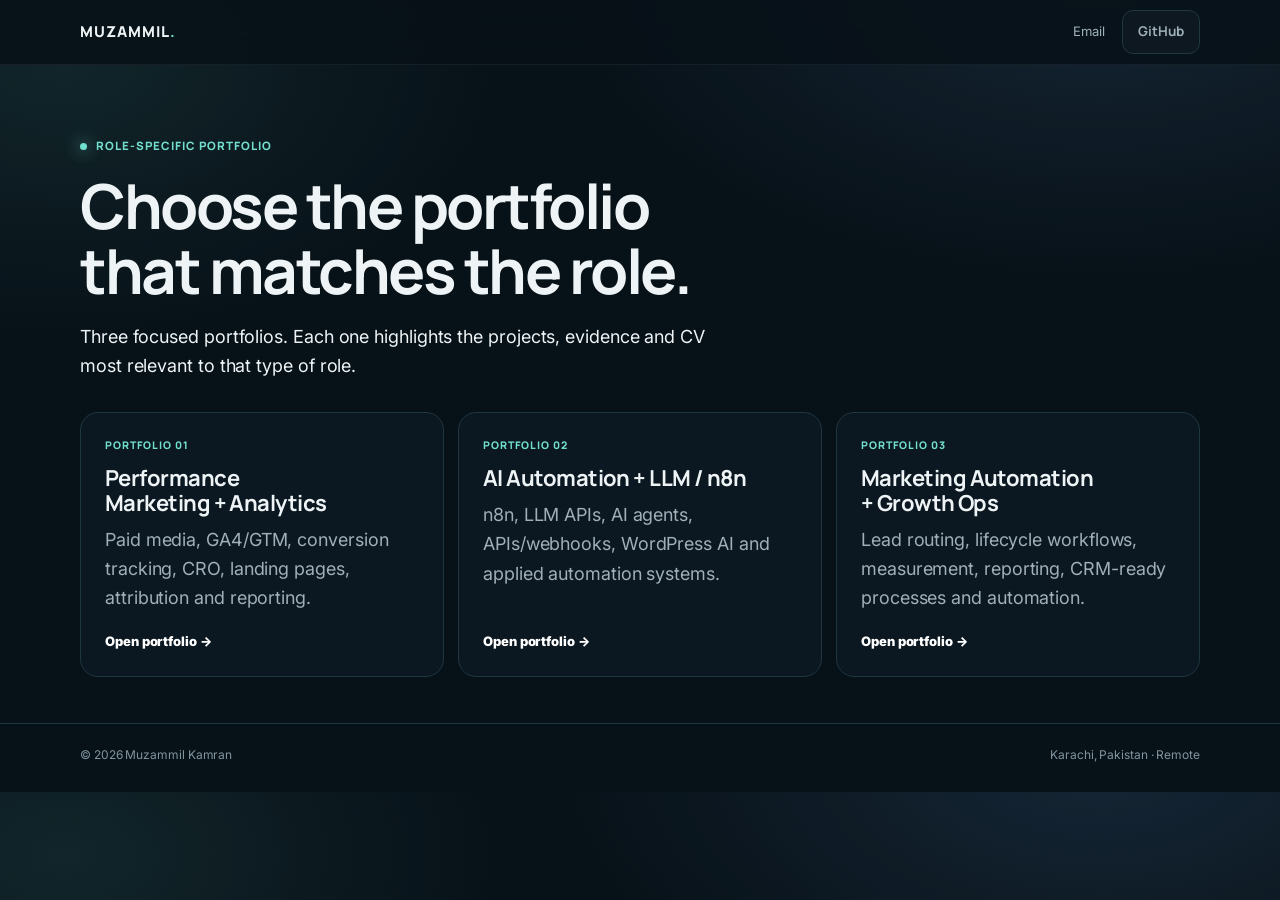
==== commit 336a355d: "Add files via upload" ====
--- a/index.html
+++ b/index.html
@@ -1,40 +1,2 @@
-<!doctype html>
-<html lang="en">
-<head>
-<meta charset="utf-8">
-<meta name="viewport" content="width=device-width,initial-scale=1">
-<meta name="theme-color" content="#071016">
-<title>Muzammil Kamran — AI Automation, Performance Marketing & Growth Systems</title>
-<meta name="description" content="Portfolio of Muzammil Kamran: AI automation, n8n workflows, LLM agents, performance marketing, GA4/GTM, WordPress, APIs, CRO and growth systems.">
-<meta property="og:title" content="Muzammil Kamran — AI Automation & Performance Marketing">
-<meta property="og:description" content="I build systems that acquire leads, measure conversion, automate operations and use AI to remove repetitive work.">
-<meta property="og:type" content="website">
-<meta property="og:url" content="https://muzammilanalytics.github.io/portfolio/">
-<link rel="canonical" href="https://muzammilanalytics.github.io/portfolio/">
-<link rel="icon" href="assets/favicon.svg" type="image/svg+xml">
-<style>
-:root{--bg:#061016;--card:#0c1821;--text:#eef5f7;--muted:#9eb0bb;--line:#203541;--mint:#7de2d1;--blue:#79b8ff;--max:1180px;--r:18px}*{box-sizing:border-box}html{scroll-behavior:smooth}body{margin:0;color:var(--text);background:radial-gradient(900px 520px at 82% -5%,rgba(121,184,255,.14),transparent 62%),radial-gradient(760px 480px at 8% 8%,rgba(125,226,209,.11),transparent 60%),var(--bg);font-family:Inter,ui-sans-serif,system-ui,-apple-system,BlinkMacSystemFont,"Segoe UI",sans-serif;line-height:1.55}a{color:inherit;text-decoration:none}.wrap{width:min(var(--max),calc(100% - 42px));margin:auto}.top{position:sticky;top:0;z-index:20;background:rgba(6,16,22,.82);backdrop-filter:blur(16px);border-bottom:1px solid rgba(255,255,255,.06)}nav{height:68px;display:flex;align-items:center;justify-content:space-between;gap:24px}.brand{font-weight:900;letter-spacing:.08em}.brand span{color:var(--mint)}.links{display:flex;gap:20px;align-items:center;color:var(--muted);font-size:14px}.links a:hover{color:#fff}.btn{display:inline-flex;align-items:center;justify-content:center;gap:8px;padding:11px 15px;border-radius:11px;border:1px solid var(--line);background:rgba(255,255,255,.025);font-weight:800;font-size:14px;transition:.2s}.btn:hover{transform:translateY(-1px);border-color:#3d5969}.btn.primary{background:var(--mint);color:#061015;border-color:transparent}.btn.blue{background:#102638;border-color:#284961;color:#d9ecff}.hero{padding:88px 0 54px}.eyebrow{display:flex;align-items:center;gap:10px;font-size:12px;font-weight:900;color:var(--mint);letter-spacing:.1em;text-transform:uppercase}.dot{width:8px;height:8px;border-radius:50%;background:var(--mint);box-shadow:0 0 18px var(--mint)}h1{font-size:clamp(50px,7vw,86px);line-height:.97;letter-spacing:-.057em;margin:20px 0 22px;max-width:1040px}.hero-copy{max-width:860px;font-size:clamp(18px,2vw,22px);color:#b9c8d0;margin:0 0 28px}.hero-copy strong{color:#fff}.actions{display:flex;gap:11px;flex-wrap:wrap}.availability{margin-top:22px;color:#91a5b0;font-size:13px}.availability b{color:#dce7eb}.proof{display:grid;grid-template-columns:repeat(4,1fr);gap:1px;background:var(--line);border:1px solid var(--line);border-radius:16px;overflow:hidden;margin-top:42px}.metric{background:rgba(11,24,32,.94);padding:22px}.metric b{display:block;font-size:27px;letter-spacing:-.035em}.metric span{display:block;color:var(--muted);font-size:13px;margin-top:2px}.rolebar{display:flex;flex-wrap:wrap;gap:9px;margin-top:18px}.rolebar span{border:1px solid #294552;background:#0a1820;color:#c8dce5;padding:7px 10px;border-radius:999px;font-size:12px}section{padding:74px 0;border-top:1px solid rgba(255,255,255,.055)}.section-head{display:grid;grid-template-columns:.8fr 1.2fr;gap:48px;margin-bottom:34px}.kicker{color:var(--mint);font-size:12px;text-transform:uppercase;letter-spacing:.1em;font-weight:900}.section-head h2{font-size:clamp(34px,4vw,50px);line-height:1.05;letter-spacing:-.045em;margin:7px 0 0}.section-head p{color:var(--muted);font-size:17px;margin:0;max-width:650px}.cap-grid{display:grid;grid-template-columns:repeat(4,1fr);gap:14px}.cap{padding:23px;border:1px solid var(--line);border-radius:var(--r);background:linear-gradient(180deg,rgba(255,255,255,.026),rgba(255,255,255,.012))}.cap .num{font-size:11px;color:var(--mint);font-weight:900}.cap h3{font-size:19px;letter-spacing:-.02em;margin:13px 0 7px}.cap p{margin:0;color:var(--muted);font-size:14px}.case-list{display:grid;gap:22px}.case{border:1px solid var(--line);border-radius:22px;background:rgba(12,24,33,.9);overflow:hidden}.case-top{padding:30px;display:flex;justify-content:space-between;align-items:flex-start;gap:28px}.case-id{font-size:11px;color:var(--mint);font-weight:900;text-transform:uppercase;letter-spacing:.1em}.case h3{font-size:30px;line-height:1.08;letter-spacing:-.038em;margin:8px 0}.case-lead{max-width:820px;color:#aebfc8;margin:0;font-size:15px}.status{white-space:nowrap;border:1px solid #28504b;color:#a8f0e1;background:#0b2522;padding:7px 10px;border-radius:999px;font-size:11px;font-weight:900}.status.client{border-color:#2c4961;color:#b9dcff;background:#0e2130}.status.internal{border-color:#5d4e2d;color:#f4d998;background:#241d0e}.case-body{border-top:1px solid var(--line);display:grid;grid-template-columns:1.08fr .92fr}.case-copy{padding:28px 30px}.case-grid{display:grid;grid-template-columns:1fr 1fr;gap:22px}.case-grid h4{margin:0 0 7px;font-size:11px;color:#a9bbc5;text-transform:uppercase;letter-spacing:.08em}.case-grid p{margin:0;color:#dbe4e8;font-size:14px}.impact{margin-top:22px;padding:16px;border-radius:13px;border:1px solid #29514d;background:#0b211f;color:#cbf5eb;font-size:14px}.impact.blue{border-color:#2d4c63;background:#0d1d29;color:#d3e9ff}.tags{display:flex;flex-wrap:wrap;gap:7px;margin-top:18px}.tag{font-size:11px;padding:6px 8px;border:1px solid var(--line);border-radius:8px;background:#08141b;color:#bdd0d9}.case-links{display:flex;gap:9px;flex-wrap:wrap;margin-top:18px}.case-links a{font-size:12px;font-weight:800;color:#dceef5;border-bottom:1px solid #4d6a79;padding-bottom:2px}.flow{padding:26px;background:#08131a;border-left:1px solid var(--line);display:flex;align-items:center}.flow-inner{width:100%;display:grid;gap:8px}.node{border:1px solid #2a4351;background:#0e1c25;border-radius:11px;padding:10px 12px;font-size:13px;font-weight:800}.node small{display:block;color:var(--muted);font-size:11px;font-weight:500;margin-top:2px}.arrow{height:14px;display:grid;place-items:center;color:#5d7c8c}.arrow:before{content:"↓"}.deep{border-top:1px solid var(--line);padding:0 30px 28px}.deep summary{cursor:pointer;color:#cfe0e7;font-weight:850;padding:20px 0 12px}.deep-wrap{display:grid;grid-template-columns:repeat(3,1fr);gap:12px}.deepbox{border:1px solid #1c313d;background:#09161d;border-radius:12px;padding:15px}.deepbox b{font-size:12px;color:var(--blue);display:block;margin-bottom:6px}.deepbox p{margin:0;color:#aebfc8;font-size:13px}.examples{display:grid;grid-template-columns:repeat(3,1fr);gap:14px}.example{border:1px solid var(--line);border-radius:16px;background:var(--card);padding:21px}.example h3{margin:0 0 8px;font-size:18px}.example p{color:var(--muted);font-size:13px;margin:0 0 14px}.example a{font-size:12px;font-weight:850;color:var(--mint)}.stack-groups{display:grid;grid-template-columns:repeat(4,1fr);gap:14px}.stackbox{border:1px solid var(--line);border-radius:16px;background:var(--card);padding:20px}.stackbox h3{font-size:14px;margin:0 0 12px}.stack{display:flex;flex-wrap:wrap;gap:7px}.stack span{font-size:11px;border:1px solid #27404d;background:#09161d;color:#c6d7df;padding:6px 8px;border-radius:8px}.timeline{display:grid;gap:12px}.job{display:grid;grid-template-columns:220px 1fr;gap:26px;border:1px solid var(--line);border-radius:16px;background:var(--card);padding:22px}.job .when{color:#8fa5b0;font-size:13px}.job h3{margin:0 0 7px;font-size:19px}.job p{margin:0;color:var(--muted);font-size:14px}.job ul{margin:12px 0 0;padding-left:18px;color:#d7e2e6;font-size:14px}.model{display:grid;grid-template-columns:repeat(5,1fr);gap:10px}.step{border:1px solid var(--line);border-radius:14px;background:var(--card);padding:18px;min-height:122px}.step b{display:block;color:#fff;margin-bottom:6px}.step small{color:var(--muted)}.edu{display:grid;grid-template-columns:1fr 1fr;gap:14px}.edu-card{border:1px solid var(--line);border-radius:16px;background:var(--card);padding:20px}.edu-card b{display:block;font-size:16px}.edu-card span{color:var(--muted);font-size:13px}.cta{padding:76px 0 90px}.cta-card{display:flex;justify-content:space-between;align-items:center;gap:30px;padding:38px;border:1px solid var(--line);border-radius:22px;background:linear-gradient(135deg,rgba(125,226,209,.08),rgba(121,184,255,.06))}.cta h2{font-size:38px;line-height:1.05;letter-spacing:-.04em;margin:0 0 10px}.cta p{margin:0;color:var(--muted)}footer{border-top:1px solid var(--line);padding:24px 0 34px;color:#8297a2;font-size:13px}.foot{display:flex;justify-content:space-between;gap:20px;flex-wrap:wrap}.reveal{opacity:0;transform:translateY(12px);transition:.5s ease}.reveal.on{opacity:1;transform:none}@media(prefers-reduced-motion:reduce){*{scroll-behavior:auto!important}.reveal{opacity:1;transform:none;transition:none}}@media(max-width:980px){.links a:not(.btn){display:none}.cap-grid,.stack-groups{grid-template-columns:1fr 1fr}.case-body{grid-template-columns:1fr}.flow{border-left:0;border-top:1px solid var(--line)}.examples{grid-template-columns:1fr 1fr}.model{grid-template-columns:1fr 1fr}.section-head{grid-template-columns:1fr;gap:14px}}@media(max-width:640px){.wrap{width:min(var(--max),calc(100% - 26px))}.hero{padding-top:58px}h1{font-size:49px}.proof,.cap-grid,.stack-groups,.examples,.model,.edu{grid-template-columns:1fr}.case-top{padding:22px;flex-direction:column}.case-copy,.flow{padding:22px}.case-grid,.deep-wrap{grid-template-columns:1fr}.deep{padding:0 22px 22px}.job{grid-template-columns:1fr;gap:8px}.cta-card{flex-direction:column;align-items:flex-start}.cta h2{font-size:32px}}
-</style>
-<script type="application/ld+json">{"@context":"https://schema.org","@type":"Person","name":"Muzammil Kamran","jobTitle":"AI Automation & Performance Marketing Specialist","email":"mailto:muzammil.analytics@gmail.com","url":"https://muzammilanalytics.github.io/portfolio/","knowsAbout":["n8n","AI automation","LLM APIs","Google Ads","Meta Ads","GA4","Google Tag Manager","WordPress","Python","SQL","CRO"]}</script>
-</head>
-<body>
-<header class="top"><div class="wrap"><nav><a class="brand" href="#top">MUZAMMIL<span>.</span></a><div class="links"><a href="#work">Case studies</a><a href="#stack">Stack</a><a href="#experience">Experience</a><a href="#contact">Contact</a><a class="btn" href="assets/Muzammil_Kamran_Resume.pdf" target="_blank" rel="noopener">Resume</a></div></nav></div></header>
-<main id="top">
-<div class="wrap hero"><div class="eyebrow"><span class="dot"></span> AI Automation × Performance Marketing × Growth Systems</div><h1>I connect acquisition, data and AI into systems that produce business outcomes.</h1><p class="hero-copy">I work across <strong>paid media, conversion tracking, CRO, WordPress, n8n, APIs and LLM workflows</strong>. My advantage is not knowing one tool in isolation — it is being able to move from the ad click to the lead, from the lead to automation, and from the data back to the next optimization decision.</p><div class="actions"><a class="btn primary" href="#work">View case studies</a><a class="btn blue" href="assets/Muzammil_Kamran_Resume.pdf" target="_blank" rel="noopener">Download CV</a><a class="btn" href="mailto:muzammil.analytics@gmail.com">Email me</a></div><div class="availability"><b>Remote:</b> Karachi, Pakistan · International / US-market experience · Comfortable with distributed teams and US overlap.</div><div class="proof reveal"><div class="metric"><b>20–25%</b><span>lower CPL through structured paid-media optimization</span></div><div class="metric"><b>15–20%</b><span>higher landing-page conversion rates through CRO</span></div><div class="metric"><b>15+</b><span>brands measured across ads, web analytics and lead funnels</span></div><div class="metric"><b>60%</b><span>less recurring reporting effort via automation</span></div></div><div class="rolebar"><span>AI Automation Engineer</span><span>Marketing Automation</span><span>Performance Marketing</span><span>Growth / GTM Automation</span><span>WordPress + AI</span><span>Measurement & CRO</span></div></div>
-<section><div class="wrap"><div class="section-head reveal"><div><div class="kicker">Operating range</div><h2>One operator across the growth stack.</h2></div><p>I am strongest in roles where marketing performance depends on technical execution: tracking must work, landing pages must convert, APIs must connect, repetitive work must be automated, and AI has to serve a real workflow rather than exist as a demo.</p></div><div class="cap-grid"><article class="cap reveal"><div class="num">01 — ACQUIRE</div><h3>Performance marketing</h3><p>Google Ads, Meta Ads, lead generation, retargeting, creative testing, audience strategy, CPL/CPA/ROAS and budget optimization.</p></article><article class="cap reveal"><div class="num">02 — MEASURE</div><h3>Analytics & attribution</h3><p>GA4, GTM, Google Ads conversions, Meta Pixel/CAPI, form/call events, CRM-linked measurement and Looker Studio.</p></article><article class="cap reveal"><div class="num">03 — AUTOMATE</div><h3>AI & workflow systems</h3><p>n8n, REST APIs, webhooks, OpenAI/Claude/Groq integrations, lead routing, reporting, content operations and AI agents.</p></article><article class="cap reveal"><div class="num">04 — CONVERT</div><h3>WordPress & CRO</h3><p>Conversion-focused landing pages, forms, Elementor, HTML/CSS/JS, PHP working knowledge, technical SEO and funnel optimization.</p></article></div></div></section>
-<section id="work"><div class="wrap"><div class="section-head reveal"><div><div class="kicker">Selected work</div><h2>Case studies that show how I think and build.</h2></div><p>Each case is presented as a system: problem → architecture → implementation → outcome. Sensitive client credentials, private account data and customer information are intentionally excluded.</p></div><div class="case-list">
-<article class="case reveal"><div class="case-top"><div><div class="case-id">Case 01 · AI website agent / WordPress</div><h3>Website sales assistant with lead qualification and human escalation</h3><p class="case-lead">A custom WordPress AI assistant designed for service-business websites: answer questions from business context, preserve useful conversation state, collect lead details when appropriate, and route high-intent users toward a human or call path.</p></div><span class="status">Built prototype</span></div><div class="case-body"><div class="case-copy"><div class="case-grid"><div><h4>Business problem</h4><p>Static pages and long forms create friction for visitors who have a question before they are ready to submit. A generic chatbot also fails if it cannot understand the service context or escalate intelligently.</p></div><div><h4>What I built</h4><p>A WordPress plugin-based assistant layer with LLM API integration, business-specific system prompting, conversational context, optional lead capture, and logic for human/call escalation.</p></div></div><div class="impact"><strong>Why it matters:</strong> this demonstrates a complete website → LLM → qualification → lead handoff workflow rather than a standalone prompt demo.</div><div class="tags"><span class="tag">WordPress</span><span class="tag">LLM APIs</span><span class="tag">PHP / JavaScript</span><span class="tag">REST</span><span class="tag">Prompt design</span><span class="tag">Lead routing</span></div><div class="case-links"><a href="https://www.crosswayconsulting.com/web-design-service/" target="_blank" rel="noopener">View related service environment ↗</a></div></div><div class="flow"><div class="flow-inner"><div class="node">Visitor<small>Question, need, intent</small></div><div class="arrow"></div><div class="node">WordPress assistant<small>UI + session context</small></div><div class="arrow"></div><div class="node">LLM layer<small>Business prompt + response rules</small></div><div class="arrow"></div><div class="node">Qualification<small>Need + contact details + urgency</small></div><div class="arrow"></div><div class="node">Human handoff<small>Call / follow-up workflow</small></div></div></div></div><details class="deep"><summary>Open technical deep dive</summary><div class="deep-wrap"><div class="deepbox"><b>Agent behavior</b><p>Short, service-aware answers, one question at a time, AI-role disclosure, memory of relevant context and no exposure of internal prompts.</p></div><div class="deepbox"><b>UX decisions</b><p>Optional lead capture instead of forcing a form immediately; clear call path for users who explicitly want a human.</p></div><div class="deepbox"><b>Next production layer</b><p>Structured CRM storage, analytics events, live visitor reporting, retrieval from approved business knowledge, and richer escalation rules.</p></div></div></details></article>
-<article class="case reveal"><div class="case-top"><div><div class="case-id">Case 02 · n8n / multi-stage AI operations</div><h3>SEO and content automation built as a repeatable pipeline</h3><p class="case-lead">A multi-stage n8n workflow that separates keyword intelligence, content architecture and final generation so output quality is controlled by clear roles rather than a single giant prompt.</p></div><span class="status internal">Working workflow</span></div><div class="case-body"><div class="case-copy"><div class="case-grid"><div><h4>Business problem</h4><p>Manual research, briefing, writing, QA and publishing do not scale cleanly across many brands. A single LLM call also tends to mix strategy, writing and validation into one unreliable step.</p></div><div><h4>What I built</h4><p>n8n orchestration that passes structured brand context and search intent through specialized stages, producing briefs and drafts with reusable inputs and clear handoff points.</p></div></div><div class="impact"><strong>Design principle:</strong> convert one-off AI prompting into an auditable workflow with explicit stages, structured data and human-review checkpoints where quality matters.</div><div class="tags"><span class="tag">n8n</span><span class="tag">OpenAI / Claude / Groq</span><span class="tag">SEO</span><span class="tag">Structured outputs</span><span class="tag">REST APIs</span><span class="tag">WordPress path</span></div></div><div class="flow"><div class="flow-inner"><div class="node">Brand context<small>Voice, services, audience, constraints</small></div><div class="arrow"></div><div class="node">Keyword intelligence<small>Intent + opportunities</small></div><div class="arrow"></div><div class="node">Content architect<small>Brief + outline + requirements</small></div><div class="arrow"></div><div class="node">Generation layer<small>Controlled article output</small></div><div class="arrow"></div><div class="node">QA / publish path<small>Human review + WordPress + reporting</small></div></div></div></div><details class="deep"><summary>Open technical deep dive</summary><div class="deep-wrap"><div class="deepbox"><b>Why multiple agents</b><p>Strategy and writing are separated so each step receives a smaller, clearer objective and passes structured output downstream.</p></div><div class="deepbox"><b>Reusable context</b><p>Brand voice, service information and campaign context can be stored once and reused across monthly workflows instead of copied manually.</p></div><div class="deepbox"><b>Extensible architecture</b><p>The same orchestration model can support indexing checks, SEO monitoring, reporting and carefully selected off-page outreach tasks.</p></div></div></details></article>
-<article class="case reveal"><div class="case-top"><div><div class="case-id">Case 03 · Reporting / measurement automation</div><h3>Multi-brand marketing measurement and reporting system</h3><p class="case-lead">A reporting workflow designed to reduce repetitive account-management work while preserving the metrics needed for optimization: ad performance, web events, forms/calls and downstream lead quality.</p></div><span class="status client">Production work</span></div><div class="case-body"><div class="case-copy"><div class="case-grid"><div><h4>Business problem</h4><p>Manually collecting campaign and website data across many accounts consumes time and can hide attribution problems until they affect optimization or client reporting.</p></div><div><h4>What I built</h4><p>GA4/GTM and ad-platform measurement connected to repeatable dashboards plus n8n/API workflows for data movement, recurring reporting and faster performance review.</p></div></div><div class="impact"><strong>Measured outcome:</strong> 15+ brands tracked and approximately <strong>60% less recurring reporting effort</strong> through automated reporting workflows.</div><div class="tags"><span class="tag">GA4</span><span class="tag">GTM</span><span class="tag">Looker Studio</span><span class="tag">n8n</span><span class="tag">REST APIs</span><span class="tag">Google / Meta</span></div></div><div class="flow"><div class="flow-inner"><div class="node">Paid media<small>Google Ads + Meta Ads</small></div><div class="arrow"></div><div class="node">Website measurement<small>GA4 + GTM + forms + calls</small></div><div class="arrow"></div><div class="node">Automation<small>n8n + API workflows</small></div><div class="arrow"></div><div class="node">Reporting<small>Looker Studio / management view</small></div><div class="arrow"></div><div class="node">Optimization<small>Insights + budget / funnel decisions</small></div></div></div></div><details class="deep"><summary>Open technical deep dive</summary><div class="deep-wrap"><div class="deepbox"><b>Measurement first</b><p>I treat broken tracking as a performance problem: campaign optimization is only as good as the conversion signals being sent back.</p></div><div class="deepbox"><b>Business-level reporting</b><p>Reporting is structured around CPL, CPA, CVR, ROAS where applicable and downstream lead quality rather than vanity metrics alone.</p></div><div class="deepbox"><b>Automation purpose</b><p>Automate collection and formatting; keep human attention focused on diagnosis, decisions and client recommendations.</p></div></div></details></article>
-<article class="case reveal"><div class="case-top"><div><div class="case-id">Case 04 · PPC / CRO / conversion infrastructure</div><h3>Paid traffic → landing page → tracked lead → optimization loop</h3><p class="case-lead">End-to-end conversion infrastructure for lead-generation accounts where advertising, landing-page UX, tracking and lead quality have to work together.</p></div><span class="status client">Client delivery</span></div><div class="case-body"><div class="case-copy"><div class="case-grid"><div><h4>Business problem</h4><p>Campaigns can look inefficient when the landing page creates friction or when form/call events and attribution are incomplete. Platform metrics alone do not reveal the full funnel.</p></div><div><h4>What I built</h4><p>Conversion-focused WordPress landing pages, form and call tracking, GA4/GTM events, Google Ads conversions, Meta Pixel/CAPI and ongoing CRO tied back to campaign decisions.</p></div></div><div class="impact"><strong>Measured outcomes across client work:</strong> 20–25% lower CPL and 15–20% higher landing-page conversion rates through structured optimization and CRO.</div><div class="tags"><span class="tag">Google Ads</span><span class="tag">Meta Ads</span><span class="tag">WordPress</span><span class="tag">GA4 / GTM</span><span class="tag">Meta CAPI</span><span class="tag">CRO</span><span class="tag">Forms / calls</span></div><div class="case-links"><a href="https://westwaycollisiondfw.com/car-collision" target="_blank" rel="noopener">View live PPC landing-page example ↗</a></div></div><div class="flow"><div class="flow-inner"><div class="node">Campaign<small>Intent + audience + creative</small></div><div class="arrow"></div><div class="node">Landing page<small>Message match + responsive UX</small></div><div class="arrow"></div><div class="node">Lead action<small>Form / phone call</small></div><div class="arrow"></div><div class="node">Attribution<small>GA4 / Ads / Meta signals</small></div><div class="arrow"></div><div class="node">Optimization<small>CPL + CVR + lead quality</small></div></div></div></div><details class="deep"><summary>Open technical deep dive</summary><div class="deep-wrap"><div class="deepbox"><b>Tracking implementation</b><p>Event design for form submissions, phone clicks/calls and key landing-page interactions using GTM and platform conversion tags.</p></div><div class="deepbox"><b>CRO implementation</b><p>CTA hierarchy, mobile spacing, forms, message clarity, proof elements and friction reduction — not just visual redesign.</p></div><div class="deepbox"><b>Feedback loop</b><p>Campaign, funnel and lead-quality data are reviewed together so budget and landing-page changes respond to the same business objective.</p></div></div></details></article>
-<article class="case reveal"><div class="case-top"><div><div class="case-id">Case 05 · WordPress / technical marketing</div><h3>Conversion-ready websites where marketing and implementation meet</h3><p class="case-lead">Hands-on WordPress work across service-business websites: Elementor, custom CSS/HTML/JS, forms, SMTP troubleshooting, GTM, conversion events, responsive fixes, landing pages and selective PHP-level plugin/theme work.</p></div><span class="status client">Ongoing client work</span></div><div class="case-body"><div class="case-copy"><div class="case-grid"><div><h4>Business problem</h4><p>Marketing performance is often blocked by implementation issues: forms do not send, events do not fire, mobile layout breaks, CTAs do not anchor correctly, or landing pages do not match ad intent.</p></div><div><h4>What I do</h4><p>Diagnose and fix the implementation layer directly rather than waiting for a separate developer for every tracking, form, layout or conversion issue.</p></div></div><div class="impact blue"><strong>Commercial advantage:</strong> I can operate across the ad account and the website layer, which shortens the path from identifying a conversion problem to shipping the fix.</div><div class="tags"><span class="tag">WordPress</span><span class="tag">Elementor</span><span class="tag">HTML/CSS/JS</span><span class="tag">PHP working knowledge</span><span class="tag">GTM</span><span class="tag">Forminator</span><span class="tag">SMTP</span></div><div class="case-links"><a href="https://www.crosswayconsulting.com/" target="_blank" rel="noopener">Crossway Consulting ↗</a><a href="https://texastruck.repair/" target="_blank" rel="noopener">Texas Truck Repair ↗</a></div></div><div class="flow"><div class="flow-inner"><div class="node">Audit<small>UX + tracking + form + technical issues</small></div><div class="arrow"></div><div class="node">Implement<small>Elementor + code + plugins</small></div><div class="arrow"></div><div class="node">Instrument<small>GTM + analytics + conversion tags</small></div><div class="arrow"></div><div class="node">Validate<small>Desktop + mobile + submit / event tests</small></div><div class="arrow"></div><div class="node">Optimize<small>CRO + campaign feedback</small></div></div></div></div></article>
-</div></div></section>
-<section><div class="wrap"><div class="section-head reveal"><div><div class="kicker">Additional implementation examples</div><h2>Public work environments supporting the case studies.</h2></div><p>These links are examples of environments I have supported. Client websites can evolve over time; the portfolio focuses on the systems and implementation responsibilities relevant to remote marketing and automation roles.</p></div><div class="examples"><article class="example"><h3>Crossway Consulting</h3><p>Performance marketing, WordPress implementation, conversion UX, AI website-assistant development and marketing systems.</p><a href="https://www.crosswayconsulting.com/" target="_blank" rel="noopener">Visit site ↗</a></article><article class="example"><h3>WestWay Collision Center</h3><p>PPC landing-page work, responsive CRO, forms, GTM/GA4, call/form conversion tracking and Google Ads measurement.</p><a href="https://westwaycollisiondfw.com/car-collision" target="_blank" rel="noopener">View PPC page ↗</a></article><article class="example"><h3>Texas Truck Repair</h3><p>Service-business marketing environment, website support, local growth and multi-location digital operations.</p><a href="https://texastruck.repair/" target="_blank" rel="noopener">Visit site ↗</a></article></div></div></section>
-<section id="stack"><div class="wrap"><div class="section-head reveal"><div><div class="kicker">Technical stack</div><h2>Tools grouped by the job they do.</h2></div><p>I do not position tool familiarity as the outcome. These are the platforms I use to acquire, measure, automate, build and analyze.</p></div><div class="stack-groups"><div class="stackbox"><h3>AI & automation</h3><div class="stack"><span>n8n</span><span>Zapier</span><span>OpenAI API</span><span>Claude API</span><span>Groq API</span><span>LLM agents</span><span>REST APIs</span><span>Webhooks</span><span>Structured outputs</span></div></div><div class="stackbox"><h3>Performance marketing</h3><div class="stack"><span>Google Ads</span><span>Meta Ads</span><span>Search</span><span>Performance Max</span><span>Lead Gen</span><span>Retargeting</span><span>CPL / CPA / ROAS</span><span>A/B testing</span></div></div><div class="stackbox"><h3>Measurement & data</h3><div class="stack"><span>GA4</span><span>GTM</span><span>Google Ads conversions</span><span>Meta Pixel/CAPI</span><span>Looker Studio</span><span>Power BI</span><span>SQL</span><span>Python / Pandas</span></div></div><div class="stackbox"><h3>Web & growth infrastructure</h3><div class="stack"><span>WordPress</span><span>Elementor</span><span>HTML/CSS/JS</span><span>PHP</span><span>Forms</span><span>Technical SEO</span><span>Search Console</span><span>Git / GitHub</span></div></div></div></div></section>
-<section id="experience"><div class="wrap"><div class="section-head reveal"><div><div class="kicker">Experience</div><h2>Marketing background with a technical automation edge.</h2></div><p>My work has progressively moved from campaign execution into the systems around campaigns: measurement, landing pages, APIs, automation and applied AI.</p></div><div class="timeline"><article class="job"><div class="when">May 2024 — Present<br>Crossway Consulting</div><div><h3>Performance Marketing & AI Automation Specialist</h3><p>Agency-side role supporting a multi-brand portfolio across US-market service businesses, healthcare, technology, professional services and e-commerce.</p><ul><li>Google/Meta acquisition, retargeting, optimization and lead-quality analysis.</li><li>GA4/GTM, Meta Pixel/CAPI, form/call tracking and CRM-linked measurement.</li><li>n8n/API workflows for reporting, routing, SEO/content operations and marketing processes.</li><li>WordPress landing pages, CRO, technical troubleshooting and AI website-agent prototypes.</li></ul></div></article><article class="job"><div class="when">Sep 2023 — Apr 2024<br>CAMS College</div><div><h3>Marketing Executive — Analytics & Growth</h3><p>Acquisition and analytics work for student lead generation.</p><ul><li>Google and Meta campaigns across targeting, keywords, bids, creative and lead-generation performance.</li><li>GA4/GTM inquiry and call tracking plus Power BI/Excel reporting for management decisions.</li></ul></div></article></div></div></section>
-<section><div class="wrap"><div class="section-head reveal"><div><div class="kicker">How I work</div><h2>I diagnose the full system, then fix the bottleneck.</h2></div><p>Many growth problems are incorrectly treated as “ad problems” or “website problems.” I use the same end-to-end model across client work.</p></div><div class="model"><div class="step"><b>01. Acquire</b><small>Audience, intent, offer, channel, creative, budget and bidding.</small></div><div class="step"><b>02. Convert</b><small>Landing-page message, UX, forms, calls, mobile behavior and CRO.</small></div><div class="step"><b>03. Measure</b><small>GA4, GTM, ad-platform signals, event quality and attribution.</small></div><div class="step"><b>04. Automate</b><small>n8n, APIs, routing, reporting, AI workflows and repetitive operations.</small></div><div class="step"><b>05. Improve</b><small>Lead quality, CPL/CPA/CVR, funnel diagnosis and next actions.</small></div></div></div></section>
-<section><div class="wrap"><div class="section-head reveal"><div><div class="kicker">Education</div><h2>Business analytics + digital marketing.</h2></div><p>A commercial marketing foundation combined with analytics, SQL/Python and applied automation work.</p></div><div class="edu"><div class="edu-card"><b>MS Business Analytics</b><span>Karachi School of Business & Leadership (KSBL) · 2026</span></div><div class="edu-card"><b>BBA Digital Marketing</b><span>Bahria University · 2023</span></div></div></div></section>
-<div id="contact" class="wrap cta"><div class="cta-card"><div><h2>Need someone who can bridge marketing, measurement and automation?</h2><p>Open to remote international roles in AI automation, growth/GTM systems, marketing automation, performance marketing and WordPress + AI implementation.</p></div><div class="actions"><a class="btn primary" href="mailto:muzammil.analytics@gmail.com">muzammil.analytics@gmail.com</a><a class="btn" href="assets/Muzammil_Kamran_Resume.pdf" target="_blank" rel="noopener">Resume PDF</a></div></div></div>
-</main><footer><div class="wrap foot"><span>© 2026 Muzammil Kamran</span><span>AI Automation · Performance Marketing · Growth Systems</span></div></footer>
-<script>const io=new IntersectionObserver(es=>es.forEach(e=>{if(e.isIntersecting)e.target.classList.add('on')}),{threshold:.08});document.querySelectorAll('.reveal').forEach(el=>io.observe(el));</script>
-</body></html>+<!DOCTYPE html>
+<html lang="en"><head><meta charset="utf-8"/><meta content="width=device-width,initial-scale=1" name="viewport"/><meta content="#071118" name="theme-color"/><title>Muzammil Kamran — Portfolio</title><meta content="Role-specific portfolios for performance marketing, AI automation and marketing automation." name="description"/><link href="assets/site.css" rel="stylesheet"/><link href="https://muzammilanalytics.github.io/portfolio/" rel="canonical"/><link href="assets/favicon.svg" rel="icon" type="image/svg+xml"/><meta content="Muzammil Kamran — Portfolio" property="og:title"/><meta content="Role-specific portfolios for performance marketing, AI automation and marketing automation." property="og:description"/><meta content="website" property="og:type"/><meta content="https://muzammilanalytics.github.io/portfolio/" property="og:url"/><link rel="preconnect" href="https://fonts.googleapis.com"><link rel="preconnect" href="https://fonts.gstatic.com" crossorigin><link href="https://fonts.googleapis.com/css2?family=Inter:wght@400;500;600;700&family=Manrope:wght@600;700;800&display=swap" rel="stylesheet"></head><body><header class="top"><div class="wrap"><nav><a class="brand" href="./">MUZAMMIL<i>.</i></a><div class="navlinks"><a href="mailto:muzammil.analytics@gmail.com">Email</a><a class="btn" href="https://github.com/muzammilanalytics" target="_blank">GitHub</a></div></nav></div></header><main><div class="wrap hub-hero"><div class="eyebrow">Role-specific portfolio</div><h1>Choose the portfolio that matches the role.</h1><p class="hero-copy">Three focused portfolios. Each one highlights the projects, evidence and CV most relevant to that type of role.</p><div class="role-grid"><a class="role-card" href="performance-marketing/"><div class="role">Portfolio 01</div><h2>Performance Marketing + Analytics</h2><p>Paid media, GA4/GTM, conversion tracking, CRO, landing pages, attribution and reporting.</p><div class="go">Open portfolio →</div></a><a class="role-card" href="ai-automation/"><div class="role">Portfolio 02</div><h2>AI Automation + LLM / n8n</h2><p>n8n, LLM APIs, AI agents, APIs/webhooks, WordPress AI and applied automation systems.</p><div class="go">Open portfolio →</div></a><a class="role-card" href="marketing-automation/"><div class="role">Portfolio 03</div><h2>Marketing Automation + Growth Ops</h2><p>Lead routing, lifecycle workflows, measurement, reporting, CRM-ready processes and automation.</p><div class="go">Open portfolio →</div></a></div></div></main><footer><div class="wrap foot"><span>© 2026 Muzammil Kamran</span><span>Karachi, Pakistan · Remote</span></div></footer></body></html>
--- a/assets/site.css
+++ b/assets/site.css
@@ -0,0 +1,128 @@
+@import url("https://fonts.googleapis.com/css2?family=Inter:wght@400;500;600;700&family=Manrope:wght@600;700;800&display=swap");
+/* Muzammil Kamran portfolio design system */
+:root{--bg:#071118;--surface:#0c1821;--surface2:#101f2a;--text:#eef4f6;--muted:#9fb0ba;--line:#203641;--accent:#72dfce;--accent2:#7bb9ff;--warn:#e7c477;--max:1120px;--copy:66ch;--radius:18px;--shadow:0 18px 50px rgba(0,0,0,.18)}
+*{box-sizing:border-box}html{scroll-behavior:smooth}body{margin:0;background:radial-gradient(850px 500px at 86% -5%,color-mix(in srgb,var(--accent2) 13%,transparent),transparent 64%),radial-gradient(700px 440px at 5% 8%,color-mix(in srgb,var(--accent) 10%,transparent),transparent 62%),var(--bg);color:var(--text);font-family:"Inter",ui-sans-serif,system-ui,-apple-system,BlinkMacSystemFont,"Segoe UI",sans-serif;font-size:16px;line-height:1.62;-webkit-font-smoothing:antialiased;text-rendering:optimizeLegibility}a{color:inherit;text-decoration:none}img{max-width:100%;display:block}.wrap{width:min(var(--max),calc(100% - 42px));margin-inline:auto}.top{position:sticky;top:0;z-index:50;border-bottom:1px solid rgba(255,255,255,.06);background:rgba(7,17,24,.86);backdrop-filter:blur(16px)}nav{height:64px;display:flex;align-items:center;justify-content:space-between;gap:20px}.brand{font-weight:900;font-size:15px;letter-spacing:.09em}.brand i{font-style:normal;color:var(--accent)}.navlinks{display:flex;align-items:center;gap:18px;color:var(--muted);font-size:13.5px}.navlinks a:hover{color:#fff}.btn{display:inline-flex;align-items:center;justify-content:center;min-height:42px;padding:10px 15px;border:1px solid var(--line);border-radius:11px;background:rgba(255,255,255,.025);font-size:13.5px;font-weight:800;transition:.18s ease}.btn:hover{transform:translateY(-1px);border-color:#456272;background:rgba(255,255,255,.04)}.btn.primary{background:var(--accent);border-color:transparent;color:#061014}.btn.subtle{background:var(--surface)}
+.hero{padding:76px 0 46px}.eyebrow{display:flex;align-items:center;gap:9px;color:var(--accent);font-size:11.5px;font-weight:900;letter-spacing:.11em;text-transform:uppercase}.eyebrow:before{content:"";width:7px;height:7px;border-radius:50%;background:var(--accent);box-shadow:0 0 16px var(--accent)}h1{max-width:18ch;margin:17px 0 18px;font-size:clamp(46px,6vw,66px);line-height:1.025;letter-spacing:-.05em;text-wrap:balance}.hero p{max-width:var(--copy);margin:0 0 24px;color:#b7c5cd;font-size:19px;line-height:1.55}.hero p strong{color:#fff}.actions{display:flex;gap:10px;flex-wrap:wrap}.meta{margin-top:18px;color:#8ea2ad;font-size:12.8px}.meta b{color:#dbe6ea}.metrics{display:grid;grid-template-columns:repeat(4,1fr);gap:1px;margin-top:34px;border:1px solid var(--line);border-radius:15px;overflow:hidden;background:var(--line)}.metric{padding:18px;background:rgba(12,24,33,.97)}.metric b{display:block;font-size:24px;line-height:1.1;letter-spacing:-.03em}.metric span{display:block;margin-top:4px;color:var(--muted);font-size:12px;line-height:1.45}.chips{display:flex;gap:7px;flex-wrap:wrap;margin-top:15px}.chip{padding:6px 9px;border:1px solid #294652;border-radius:999px;background:#091820;color:#c2d2da;font-size:11.3px}
+section{padding:58px 0;border-top:1px solid rgba(255,255,255,.055)}.section-head{display:grid;grid-template-columns:.82fr 1.18fr;gap:42px;align-items:start;margin-bottom:26px}.kicker{color:var(--accent);font-size:11px;font-weight:900;letter-spacing:.1em;text-transform:uppercase}.section-head h2{max-width:13ch;margin:6px 0 0;font-size:clamp(31px,4vw,42px);line-height:1.08;letter-spacing:-.04em;text-wrap:balance}.section-head p{max-width:var(--copy);margin:0;color:var(--muted);font-size:15.5px}.grid-3{display:grid;grid-template-columns:repeat(3,1fr);gap:13px}.grid-4{display:grid;grid-template-columns:repeat(4,1fr);gap:13px}.card{padding:20px;border:1px solid var(--line);border-radius:16px;background:linear-gradient(180deg,rgba(255,255,255,.025),rgba(255,255,255,.012));box-shadow:var(--shadow)}.card .num{color:var(--accent);font-size:10.5px;font-weight:900}.card h3{margin:10px 0 6px;font-size:18px;line-height:1.25;letter-spacing:-.018em}.card p{margin:0;color:var(--muted);font-size:14.2px;line-height:1.56}.card a.text{display:inline-block;margin-top:12px;color:var(--accent);font-size:12px;font-weight:800}.case-list{display:grid;gap:17px}.case{border:1px solid var(--line);border-radius:19px;overflow:hidden;background:rgba(12,24,33,.94)}.case-head{display:flex;justify-content:space-between;gap:20px;align-items:flex-start;padding:23px 25px 19px}.case-id{color:var(--accent);font-size:10px;font-weight:900;letter-spacing:.1em;text-transform:uppercase}.case h3{max-width:760px;margin:7px 0 7px;font-size:25px;line-height:1.13;letter-spacing:-.03em;text-wrap:balance}.case-lead{max-width:68ch;margin:0;color:#aebec6;font-size:15px}.badge{white-space:nowrap;padding:6px 9px;border:1px solid #28504b;border-radius:999px;background:#0b2522;color:#a8f0e1;font-size:10px;font-weight:900}.badge.client{border-color:#2c4b62;background:#0d2130;color:#b9dcff}.case-body{display:grid;grid-template-columns:1.08fr .92fr;border-top:1px solid var(--line)}.case-copy{padding:23px 25px}.two{display:grid;grid-template-columns:1fr 1fr;gap:18px}.two h4{margin:0 0 5px;color:#a8bbc5;font-size:10.5px;font-weight:900;letter-spacing:.08em;text-transform:uppercase}.two p{margin:0;color:#d8e2e6;font-size:14.5px;line-height:1.58}.impact{margin-top:18px;padding:13px 14px;border:1px solid color-mix(in srgb,var(--accent) 35%,var(--line));border-radius:11px;background:color-mix(in srgb,var(--accent) 7%,var(--surface));color:#d5f7ef;font-size:14px}.tags{display:flex;gap:6px;flex-wrap:wrap;margin-top:14px}.tag{padding:5px 7px;border:1px solid var(--line);border-radius:8px;background:#08151c;color:#bccfd7;font-size:10.3px}.flow{display:flex;align-items:center;padding:21px;border-left:1px solid var(--line);background:#08131a}.flow-inner{width:100%;display:grid;gap:6px}.node{padding:9px 11px;border:1px solid #2a4351;border-radius:10px;background:#0e1c25;font-size:12px;font-weight:800}.node small{display:block;color:var(--muted);font-size:10.2px;font-weight:500}.arrow{height:11px;display:grid;place-items:center;color:#607e8d}.arrow:before{content:"↓"}.proof-grid{display:grid;grid-template-columns:repeat(2,1fr);gap:12px}.proof{overflow:hidden;border:1px solid var(--line);border-radius:14px;background:var(--surface)}.proof img{width:100%;aspect-ratio:16/9;object-fit:cover;object-position:top}.proof figcaption{padding:11px 12px;color:#b6c5cc;font-size:11.5px}.proof button{all:unset;display:block;cursor:zoom-in;width:100%}.stack{display:flex;gap:7px;flex-wrap:wrap}.stack span{padding:6px 8px;border:1px solid #29434f;border-radius:8px;background:#09171e;color:#c4d5dc;font-size:10.7px}.cta{padding:58px 0 74px}.cta-card{display:flex;justify-content:space-between;align-items:center;gap:26px;padding:29px;border:1px solid var(--line);border-radius:19px;background:linear-gradient(135deg,color-mix(in srgb,var(--accent) 8%,transparent),color-mix(in srgb,var(--accent2) 6%,transparent))}.cta h2{max-width:650px;margin:0 0 7px;font-size:31px;line-height:1.1;letter-spacing:-.035em}.cta p{max-width:64ch;margin:0;color:var(--muted);font-size:14px}footer{padding:21px 0 28px;border-top:1px solid var(--line);color:#8195a0;font-size:12px}.foot{display:flex;justify-content:space-between;gap:18px;flex-wrap:wrap}
+/* hub */.hub-hero{padding:82px 0 50px}.hub-hero h1{max-width:16ch}.role-grid{display:grid;grid-template-columns:repeat(3,1fr);gap:14px;margin-top:32px}.role-card{display:flex;min-height:250px;flex-direction:column;padding:24px;border:1px solid var(--line);border-radius:18px;background:var(--surface);transition:.2s ease}.role-card:hover{transform:translateY(-2px);border-color:#3c5968}.role-card .role{color:var(--accent);font-size:10.5px;font-weight:900;letter-spacing:.1em;text-transform:uppercase}.role-card h2{margin:12px 0 9px;font-size:24px;line-height:1.13;letter-spacing:-.03em}.role-card p{margin:0;color:var(--muted);font-size:14px}.role-card .go{margin-top:auto;padding-top:18px;color:#fff;font-size:13px;font-weight:850}
+/* resume html */.resume-page{background:#f4f6f8;color:#152332}.resume-shell{width:min(820px,calc(100% - 28px));margin:30px auto;background:white;border:1px solid #d8e1e6;border-radius:10px;box-shadow:0 16px 40px rgba(0,0,0,.08);padding:34px}.resume-shell h1{font-size:30px;max-width:none;margin:0;text-align:center;letter-spacing:-.03em}.resume-title{text-align:center;color:#0b5b8e;font-size:15px;font-weight:850;margin-top:3px}.resume-contact{text-align:center;color:#60717e;font-size:11.5px;margin-top:5px}.resume-shell h2{font-size:12px;color:#123a5a;border-bottom:1px solid #a9bccb;padding-bottom:4px;margin:14px 0 7px;letter-spacing:.04em}.resume-shell p,.resume-shell li{font-size:11.5px;line-height:1.45}.resume-shell ul{padding-left:18px;margin:4px 0}.resume-shell .jobline{display:flex;justify-content:space-between;gap:10px;font-weight:800;font-size:11.8px}.printbar{position:sticky;top:0;z-index:10;background:#fff;border-bottom:1px solid #dde5e9;padding:10px;text-align:center}.printbar button{border:0;border-radius:8px;padding:9px 13px;background:#123a5a;color:white;font-weight:800;cursor:pointer}@media print{.printbar{display:none}.resume-page{background:#fff}.resume-shell{width:100%;margin:0;border:0;box-shadow:none;border-radius:0;padding:0}.resume-shell h1{font-size:23px}.resume-shell h2{margin:9px 0 5px}.resume-shell p,.resume-shell li{font-size:9.3px}.resume-shell .jobline{font-size:9.6px}}
+.lightbox{position:fixed;inset:0;z-index:100;display:none;place-items:center;padding:20px;background:rgba(0,0,0,.9)}.lightbox.on{display:grid}.lightbox img{max-width:min(1200px,95vw);max-height:90vh;border-radius:10px}.lightbox button{position:absolute;top:18px;right:20px;border:1px solid #5c6770;border-radius:999px;background:#111c22;color:#fff;width:40px;height:40px;font-size:22px;cursor:pointer}
+@media(max-width:900px){.navlinks a:not(.btn){display:none}.metrics{grid-template-columns:1fr 1fr}.section-head{grid-template-columns:1fr;gap:11px}.section-head h2{max-width:18ch}.grid-4{grid-template-columns:1fr 1fr}.grid-3,.role-grid{grid-template-columns:1fr 1fr}.case-body{grid-template-columns:1fr}.flow{border-left:0;border-top:1px solid var(--line)}.proof-grid{grid-template-columns:1fr}.cta-card{align-items:flex-start;flex-direction:column}}
+@media(max-width:620px){.wrap{width:min(var(--max),calc(100% - 26px))}nav{height:58px}.navlinks{gap:8px}.btn{min-height:38px;padding:8px 12px;font-size:12.5px}.hero,.hub-hero{padding:50px 0 36px}.eyebrow{font-size:10.5px;line-height:1.4}h1{max-width:14ch;margin:14px 0 16px;font-size:clamp(36px,10.5vw,43px);line-height:1.045;letter-spacing:-.045em}.hero p{font-size:16.5px;line-height:1.55}.metrics,.grid-4,.grid-3,.role-grid{grid-template-columns:1fr}.metric{padding:16px}.role-card{min-height:0}.section-head h2{font-size:30px}.section-head p{font-size:14.5px}section{padding:48px 0}.case-head{flex-direction:column;padding:19px}.case h3{font-size:22px}.case-lead{font-size:14px}.case-copy,.flow{padding:19px}.two{grid-template-columns:1fr}.cta h2{font-size:27px}.resume-shell{padding:22px 18px}.resume-shell h1{font-size:26px}.resume-shell .jobline{display:block}}
+
+/* Production readability & accessibility pass */
+:focus-visible{outline:3px solid var(--accent);outline-offset:3px;border-radius:8px}p,li{overflow-wrap:break-word;text-wrap:pretty}h1,h2,h3{text-wrap:balance}.hero p{max-width:64ch}.case-lead{max-width:64ch}.proof img{background:#071118}.btn{-webkit-tap-highlight-color:transparent}
+@media(max-width:620px){h1{font-size:clamp(34px,9.8vw,40px);max-width:15ch;line-height:1.06}.hero p{font-size:16px}.eyebrow{max-width:31ch}.brand{font-size:14px}.btn{min-height:42px}.metrics{margin-top:28px}.metric b{font-size:23px}.role-card h2{font-size:22px}.case h3{font-size:21px;line-height:1.16}.proof figcaption{font-size:11px}.cta h2{font-size:26px}}
+@media(prefers-reduced-motion:reduce){html{scroll-behavior:auto}.btn,.role-card{transition:none}}
+
+
+/* === Final recruiter-facing typography & mobile UX pass === */
+body{
+  font-family:"Inter",ui-sans-serif,system-ui,-apple-system,BlinkMacSystemFont,"Segoe UI",sans-serif;
+  font-weight:400;
+  letter-spacing:-.005em;
+}
+h1,h2,h3,.brand,.btn,.role-card .role,.kicker,.eyebrow,.case-id,.badge{
+  font-family:"Manrope","Inter",ui-sans-serif,system-ui,sans-serif;
+}
+.brand{font-weight:800;letter-spacing:.065em}
+h1{
+  max-width:20ch;
+  font-weight:700;
+  font-size:clamp(46px,5.2vw,62px);
+  line-height:1.06;
+  letter-spacing:-.04em;
+}
+.hero p,.hub-hero p{
+  max-width:62ch;
+  font-size:18px;
+  line-height:1.62;
+  font-weight:400;
+}
+.hero p strong{font-weight:650}
+.eyebrow,.kicker,.role-card .role,.case-id{
+  font-weight:800;
+  letter-spacing:.085em;
+}
+.section-head h2{
+  max-width:15ch;
+  font-weight:700;
+  font-size:clamp(30px,3.5vw,40px);
+  line-height:1.12;
+  letter-spacing:-.032em;
+}
+.card h3,.case h3,.role-card h2,.cta h2{
+  font-family:"Manrope","Inter",sans-serif;
+  font-weight:700;
+  letter-spacing:-.025em;
+}
+.case h3{font-size:24px;line-height:1.18}
+.card h3{font-size:17px}
+.role-card h2{font-size:22px}
+.btn{font-weight:700}
+.role-card{min-height:228px}
+.hub-hero{padding:72px 0 46px}
+.hub-hero h1{max-width:17ch}
+.hub-hero p{max-width:58ch}
+.case-lead,.section-head p,.card p,.two p{line-height:1.62}
+.navlinks{font-size:13px}
+
+@media(max-width:620px){
+  .wrap{width:calc(100% - 34px)}
+  nav{height:60px}
+  .brand{font-size:13.5px}
+  .hero,.hub-hero{padding:42px 0 30px}
+  .eyebrow{
+    max-width:100%;
+    font-size:9.8px;
+    line-height:1.45;
+    letter-spacing:.075em;
+  }
+  h1{
+    max-width:100%;
+    margin:12px 0 14px;
+    font-size:clamp(32px,8.7vw,38px);
+    line-height:1.095;
+    letter-spacing:-.035em;
+    font-weight:700;
+    text-wrap:pretty;
+  }
+  .hub-hero h1{max-width:100%}
+  .hero p,.hub-hero p{
+    max-width:100%;
+    margin-bottom:20px;
+    font-size:15.8px;
+    line-height:1.62;
+  }
+  .section-head h2{
+    max-width:100%;
+    font-size:28px;
+    line-height:1.16;
+  }
+  .section-head p{font-size:14.4px;line-height:1.62}
+  section{padding:42px 0}
+  .role-card{
+    min-height:0;
+    padding:19px;
+    border-radius:15px;
+  }
+  .role-card h2{
+    margin:9px 0 6px;
+    font-size:20px;
+    line-height:1.2;
+  }
+  .role-card p{font-size:13.5px;line-height:1.58}
+  .case-head{padding:18px}
+  .case h3{
+    max-width:100%;
+    font-size:20px;
+    line-height:1.22;
+  }
+  .case-lead{font-size:13.8px;line-height:1.6}
+  .case-copy,.flow{padding:18px}
+  .two p{font-size:14px}
+  .metric b{font-size:21px}
+  .metric span{font-size:11.5px}
+  .metrics{margin-top:24px}
+  .cta h2{font-size:24px;line-height:1.16}
+}
